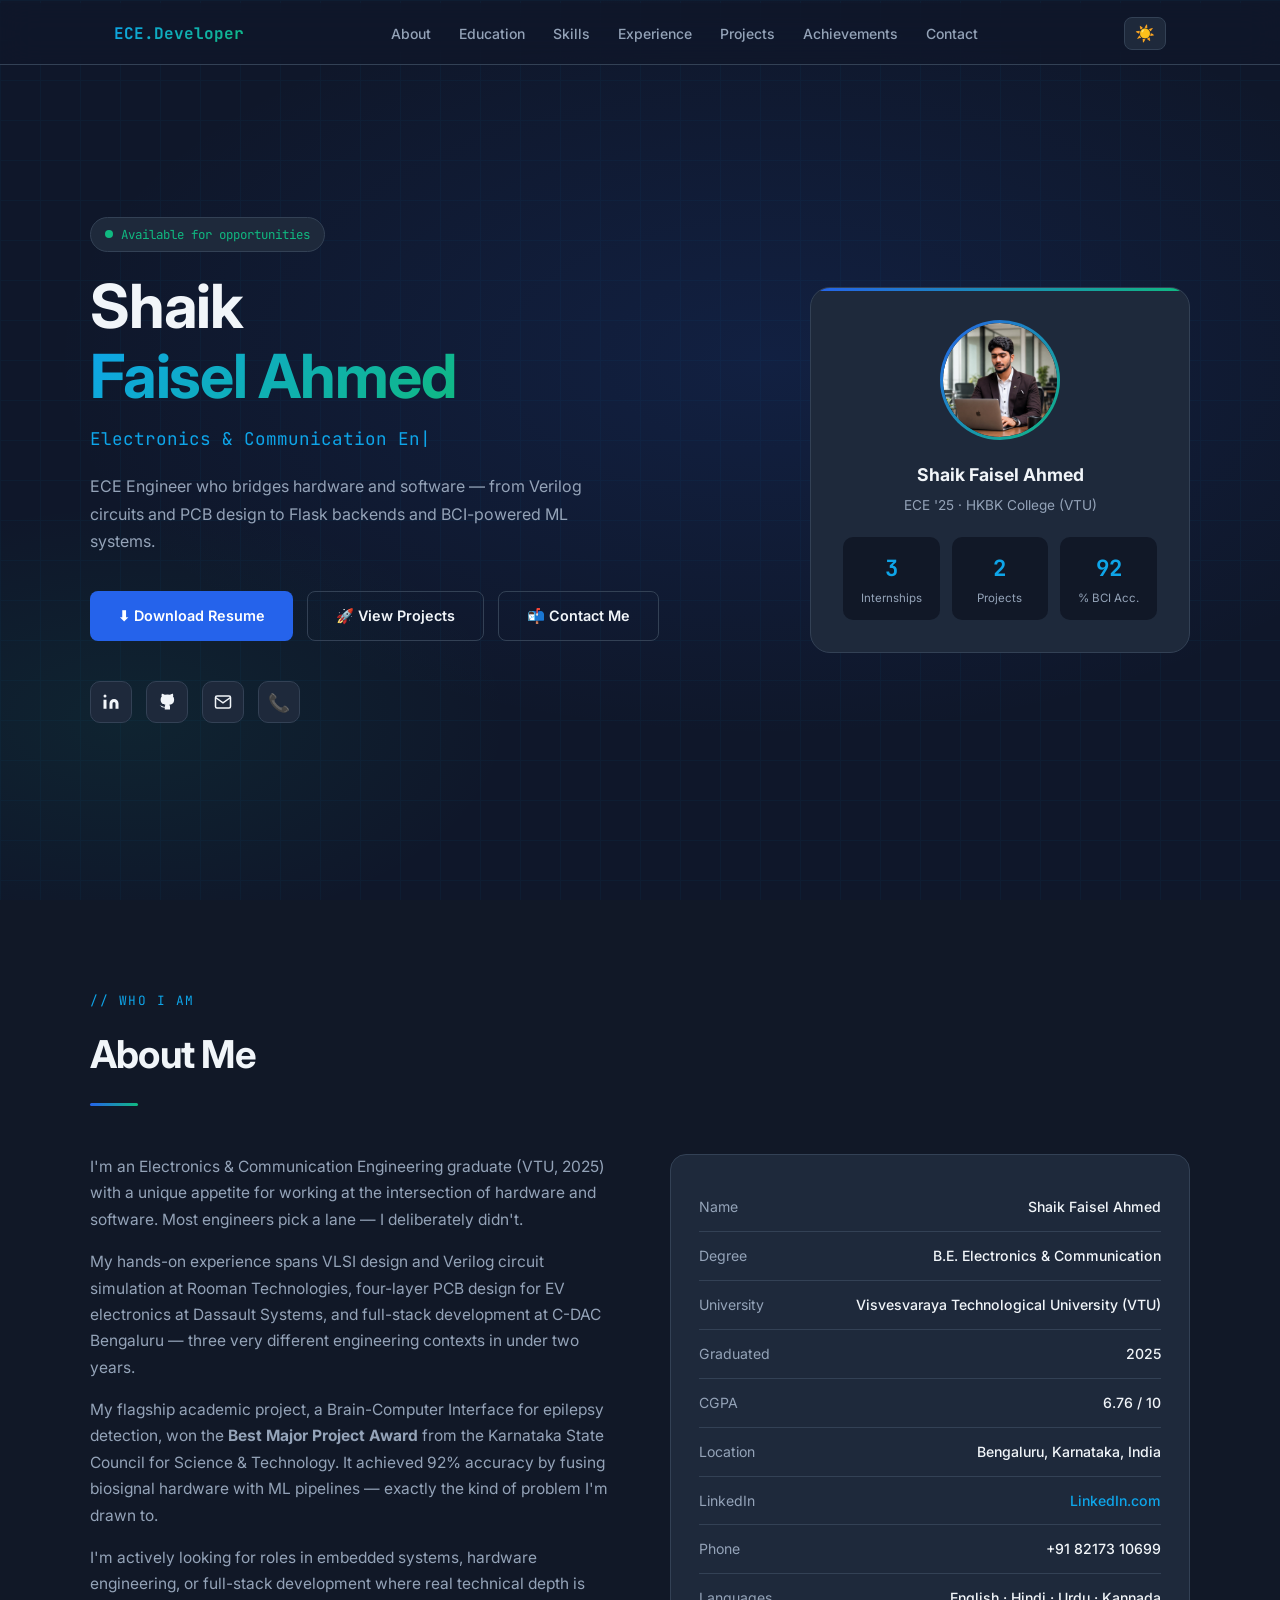
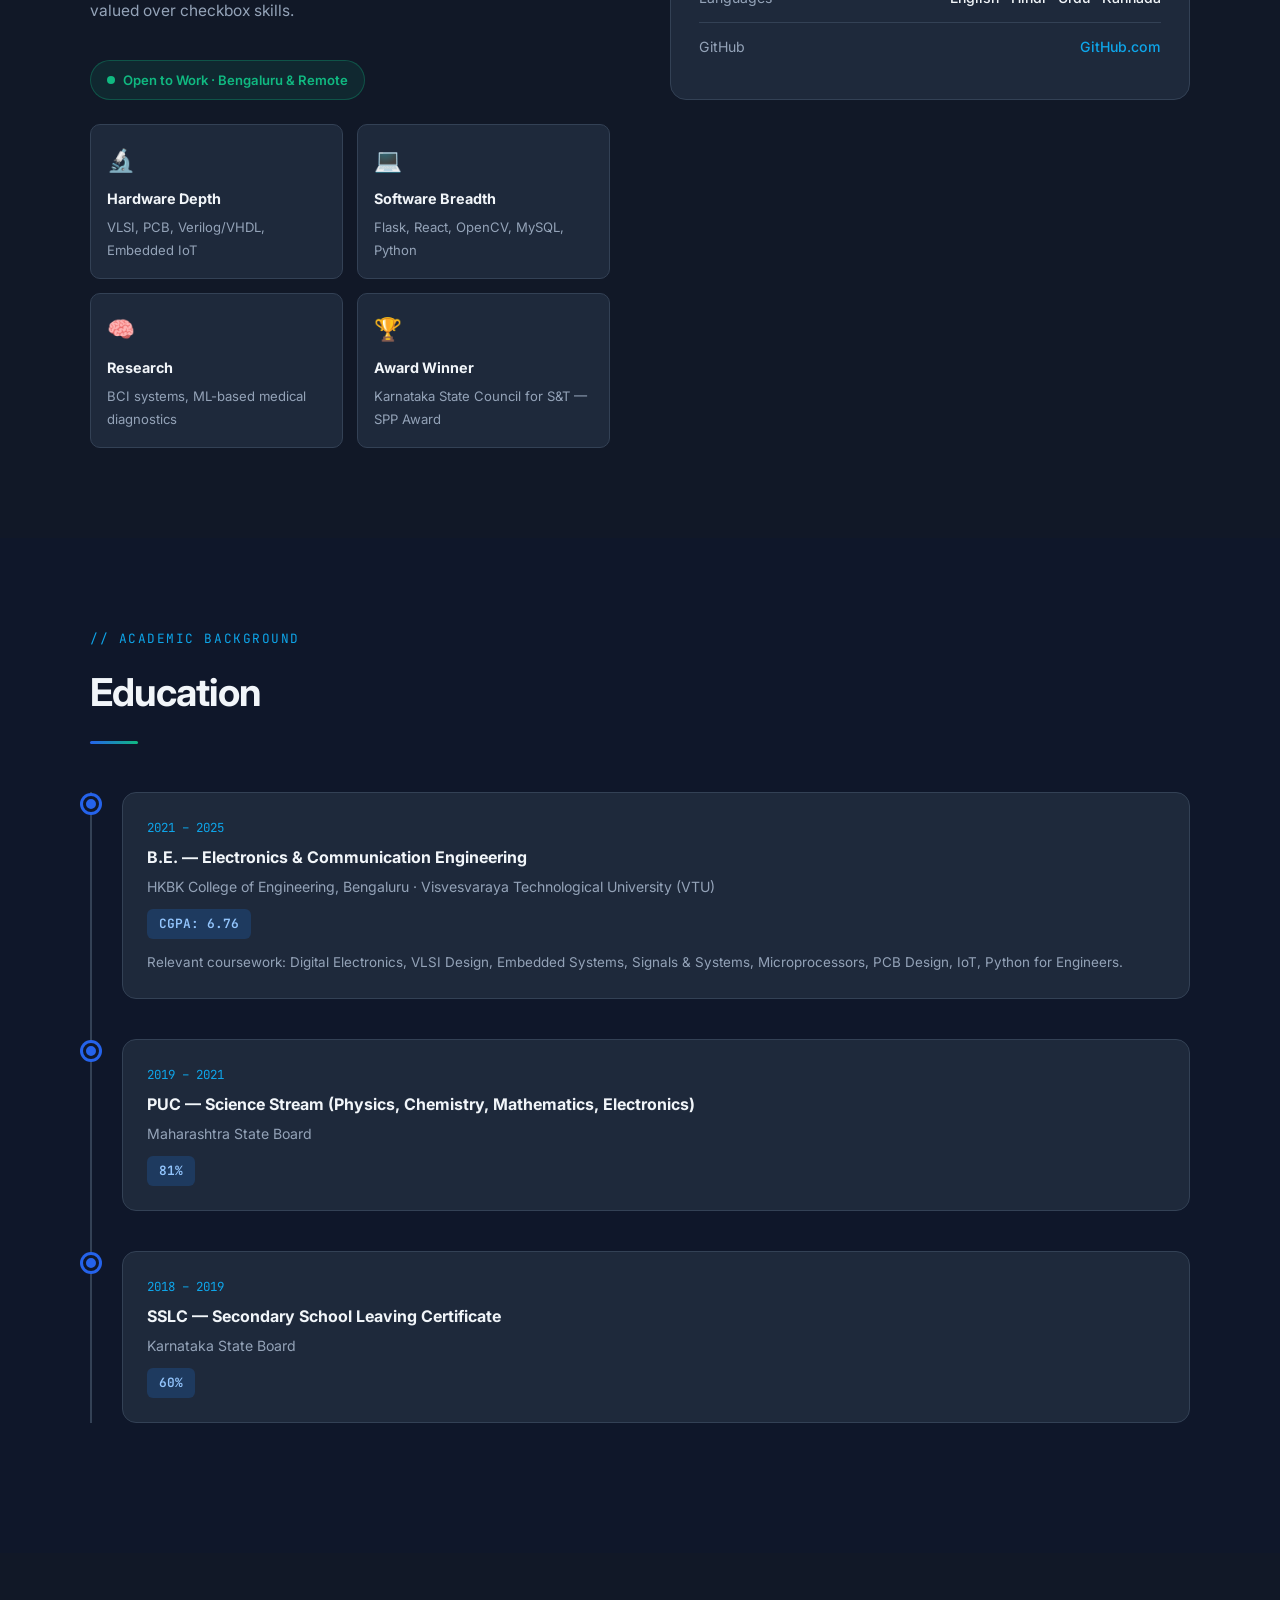
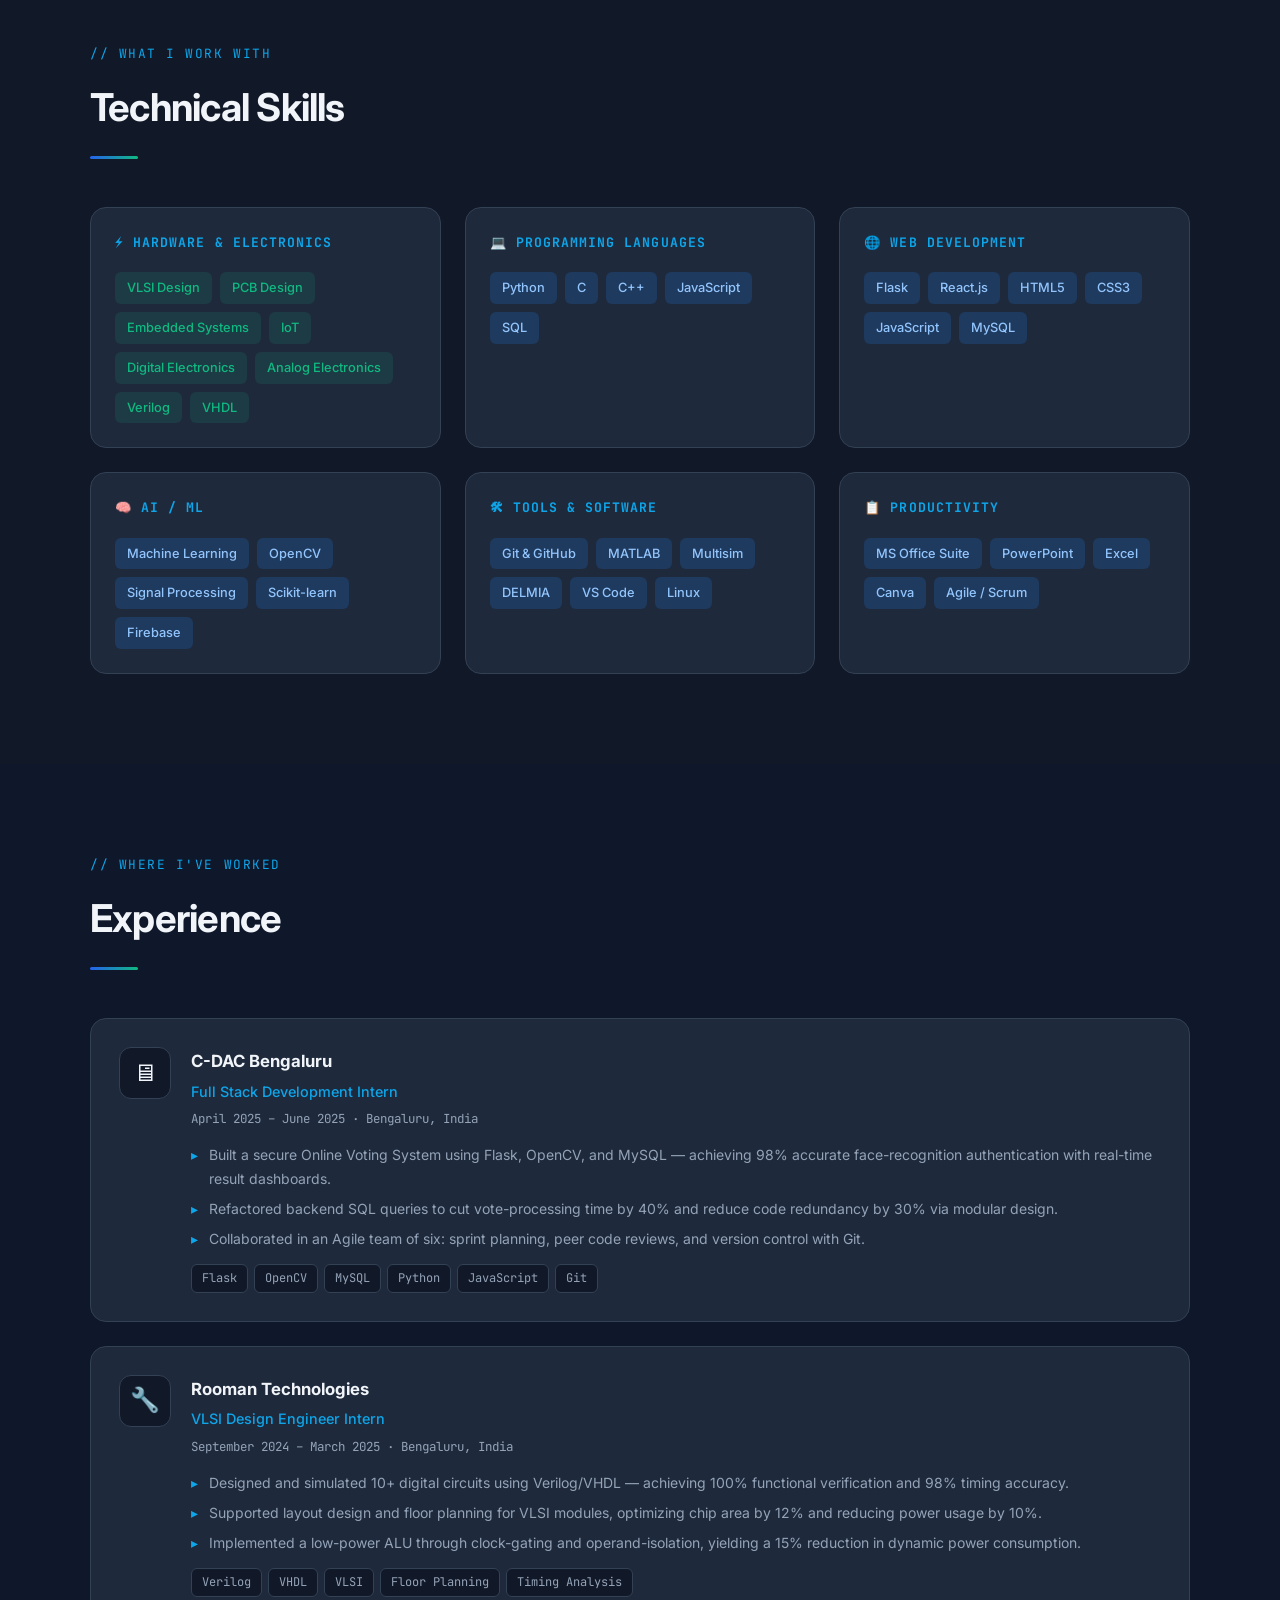
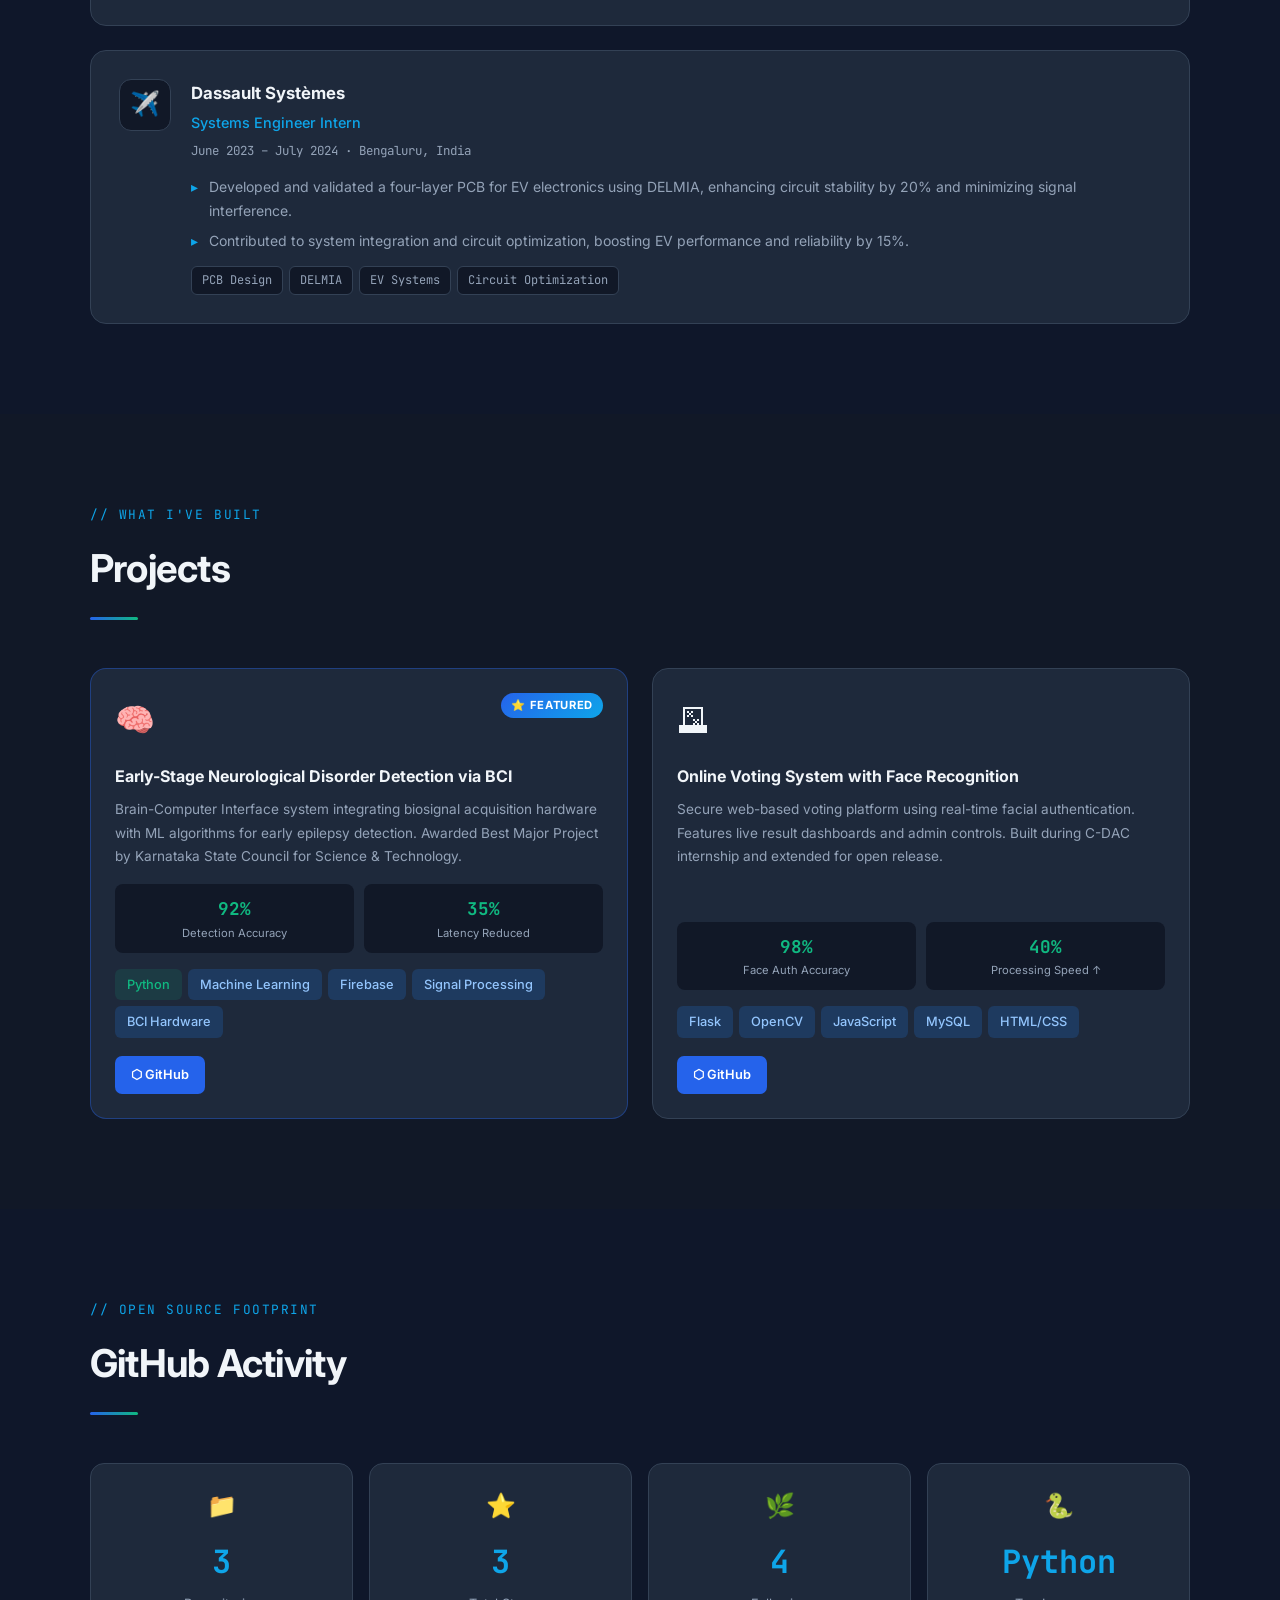
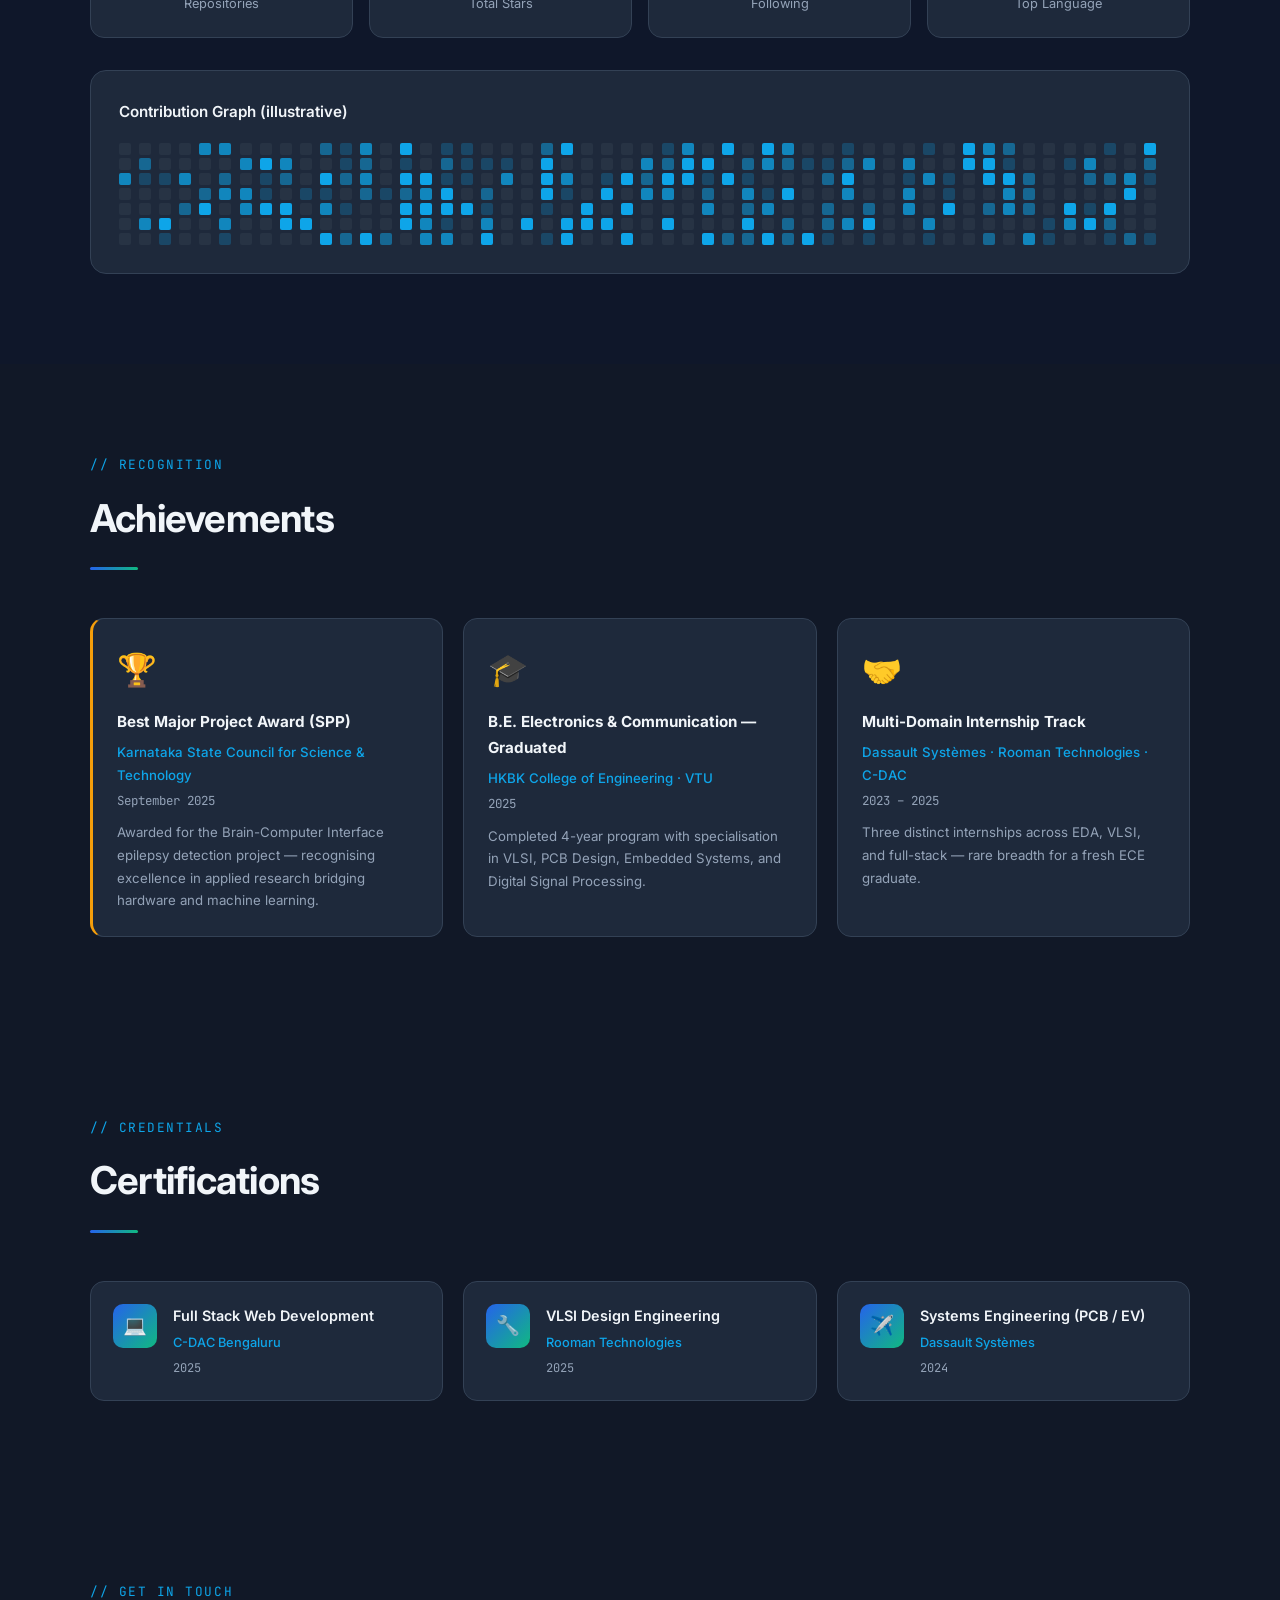
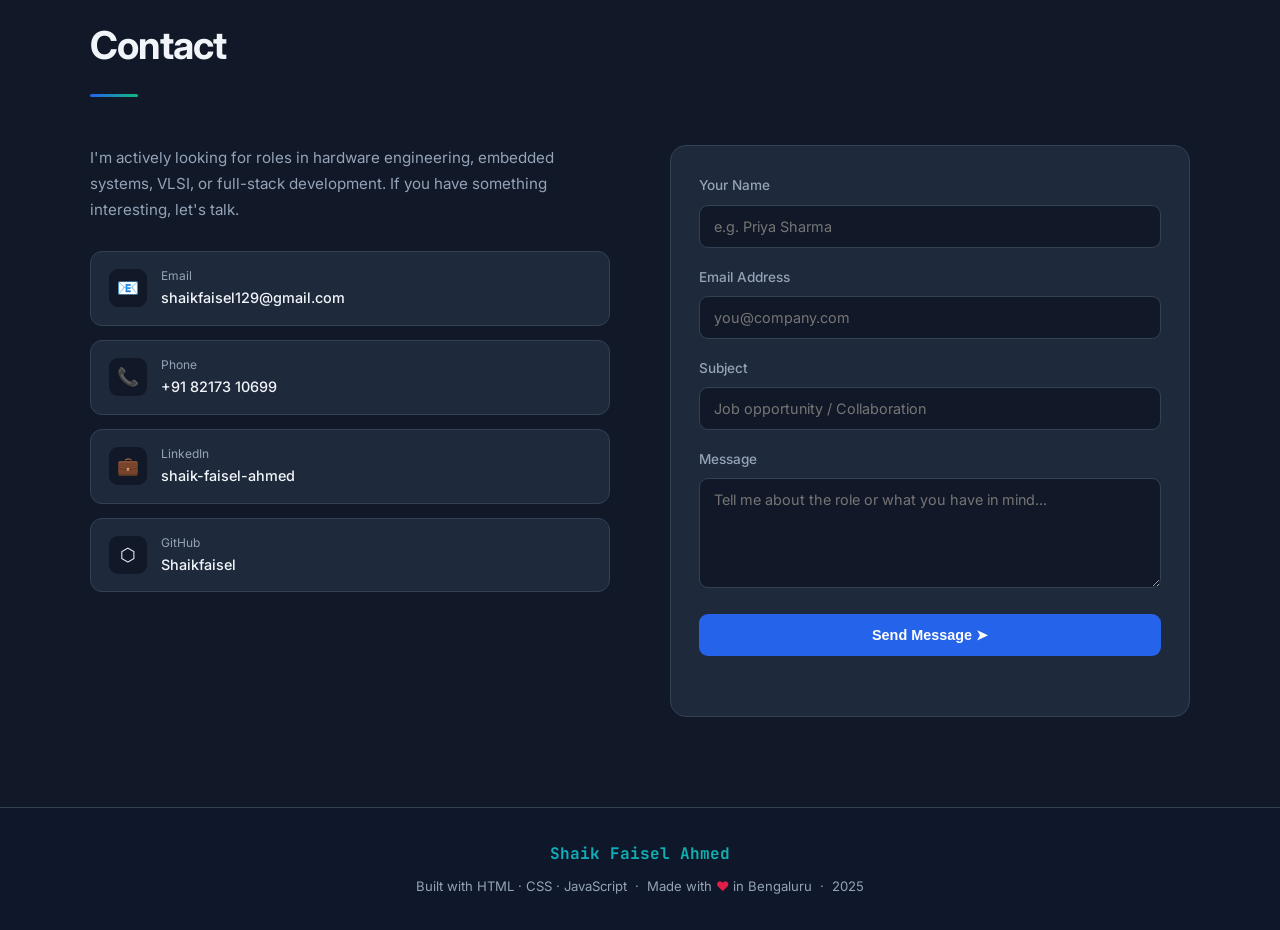
==== shaikfaisel_portfolio/index.html @ a1f24fb9 "first commit" ====
<!DOCTYPE html>
<html lang="en" data-theme="dark">
<head>
  <meta charset="UTF-8" />
  <meta name="viewport" content="width=device-width, initial-scale=1.0" />
  <title>Shaik Faisel Ahmed | Electronics &amp; Full Stack Engineer</title>
  <meta name="description" content="Portfolio of Shaik Faisel Ahmed — ECE Graduate, VLSI & Embedded Systems Engineer, Full Stack Developer, BCI Researcher. Based in Bengaluru, India." />
  <meta property="og:title"       content="Shaik Faisel Ahmed | Engineer Portfolio" />
  <meta property="og:description" content="ECE Engineer passionate about hardware-software convergence. VLSI, PCB Design, IoT, Flask, React." />
  <meta property="og:type"        content="website" />
  <meta name="keywords" content="Shaik Faisel Ahmed, VLSI Engineer, Embedded Systems, PCB Design, Full Stack Developer, Flask, Brain Computer Interface, ECE Portfolio Bengaluru" />

  <!-- Google Fonts — Inter (body text) and JetBrains Mono (code/labels) -->
  <link rel="preconnect" href="https://fonts.googleapis.com" />
  <link rel="preconnect" href="https://fonts.gstatic.com" crossorigin />
  <link href="https://fonts.googleapis.com/css2?family=Inter:wght@300;400;500;600;700&family=JetBrains+Mono:wght@400;500;700&display=swap" rel="stylesheet" />

  <!-- All CSS is in this separate file -->
  <link rel="stylesheet" href="styles.css" />
</head>
<body>


<!-- ============================================================
     SCROLL PROGRESS BAR
     Thin colored line at the very top that fills as you scroll.
     Width is controlled by JavaScript in main.js.
============================================================ -->
<div id="progress-bar"></div>


<!-- ============================================================
     NAVBAR — Fixed at top of page
============================================================ -->
<nav>
  <div class="nav-inner">

    <!-- Logo text -->
    <div class="nav-logo">ECE.Developer</div>

    <!-- Desktop navigation links -->
    <ul class="nav-links">
      <li><a href="#about">About</a></li>
      <li><a href="#education">Education</a></li>
      <li><a href="#skills">Skills</a></li>
      <li><a href="#experience">Experience</a></li>
      <li><a href="#projects">Projects</a></li>
      <li><a href="#achievements">Achievements</a></li>
      <li><a href="#contact">Contact</a></li>
    </ul>

    <div class="nav-right">
      <!-- Dark/light toggle — JavaScript in main.js handles the click -->
      <button id="theme-toggle" title="Toggle theme">☀️</button>
      <!-- Hamburger icon — only visible on mobile -->
      <button class="hamburger" id="hamburger" aria-label="Open menu">☰</button>
    </div>

  </div>

  <!-- Mobile dropdown — hidden by default, shown when hamburger is clicked -->
  <div class="mobile-menu" id="mobile-menu">
    <a href="#about"        onclick="closeMobileMenu()">About</a>
    <a href="#education"    onclick="closeMobileMenu()">Education</a>
    <a href="#skills"       onclick="closeMobileMenu()">Skills</a>
    <a href="#experience"   onclick="closeMobileMenu()">Experience</a>
    <a href="#projects"     onclick="closeMobileMenu()">Projects</a>
    <a href="#achievements" onclick="closeMobileMenu()">Achievements</a>
    <a href="#contact"      onclick="closeMobileMenu()">Contact</a>
  </div>
</nav>


<!-- ============================================================
     HERO SECTION — First thing visitors see
============================================================ -->
<section id="hero">
  <!-- Background decorations (gradient blobs + grid lines) -->
  <div class="hero-bg"></div>
  <div class="grid-bg"></div>

  <div class="hero-content">

    <!-- LEFT SIDE — Name, typing text, buttons, social icons -->
    <div>
      <div class="hero-eyebrow">Available for opportunities</div>

      <h1 class="hero-name">
        Shaik<br />
        <span class="highlight">Faisel Ahmed</span>
      </h1>

      <!-- This text is animated by JavaScript — it types and deletes role titles -->
      <div id="typing-text"></div>

      <p class="hero-desc">
        ECE Engineer who bridges hardware and software — from Verilog circuits
        and PCB design to Flask backends and BCI-powered ML systems.
      </p>

      <div class="hero-btns">
        <!-- Resume PDF must be in the same folder as index.html -->
        <a href="Shaik Faisel resume.pdf" download class="btn-primary">⬇ Download Resume</a>
        <a href="#projects" class="btn-outline">🚀 View Projects</a>
        <a href="#contact"  class="btn-outline">📬 Contact Me</a>
      </div>

      <!-- Social icon links -->
      <div class="hero-socials">
        <a href="https://www.linkedin.com/in/shaik-faisel-ahmed-06150a316/" target="_blank" title="LinkedIn">
          <svg width="18" height="18" viewBox="0 0 24 24" fill="currentColor">
            <path d="M16 8a6 6 0 016 6v7h-4v-7a2 2 0 00-2-2 2 2 0 00-2 2v7h-4v-7a6 6 0 016-6zM2 9h4v12H2z"/>
            <circle cx="4" cy="4" r="2"/>
          </svg>
        </a>
        <a href="https://github.com/Shaikfaisel" target="_blank" title="GitHub">
          <svg width="18" height="18" viewBox="0 0 24 24" fill="currentColor">
            <path d="M9 19c-5 1.5-5-2.5-7-3m14 6v-3.87a3.37 3.37 0 00-.94-2.61c3.14-.35 6.44-1.54 6.44-7A5.44 5.44 0 0020 4.77 5.07 5.07 0 0019.91 1S18.73.65 16 2.48a13.38 13.38 0 00-7 0C6.27.65 5.09 1 5.09 1A5.07 5.07 0 005 4.77a5.44 5.44 0 00-1.5 3.78c0 5.42 3.3 6.61 6.44 7A3.37 3.37 0 009 18.13V22"/>
          </svg>
        </a>
        <a href="mailto:shaikfaisel129@gmail.com" title="Email">
          <svg width="18" height="18" viewBox="0 0 24 24" fill="none" stroke="currentColor" stroke-width="2">
            <path d="M4 4h16c1.1 0 2 .9 2 2v12c0 1.1-.9 2-2 2H4c-1.1 0-2-.9-2-2V6c0-1.1.9-2 2-2z"/>
            <polyline points="22,6 12,13 2,6"/>
          </svg>
        </a>
        <a href="tel:+918217310699" title="Phone">📞</a>
      </div>
    </div>

    <!-- RIGHT SIDE — Profile card with photo and stats -->
    <div class="hero-card">
      <div class="avatar-ring">
        <div class="avatar-inner">
          <!-- Your photo — must be named photo.jpeg and in the same folder -->
          <img src="photo.jpeg" alt="Shaik Faisel Ahmed" />
        </div>
      </div>
      <div class="hero-card-name">Shaik Faisel Ahmed</div>
      <div class="hero-card-role">ECE '25 · HKBK College (VTU)</div>

      <!-- Stats — the numbers count up from 0 via JavaScript -->
      <div class="stat-row">
        <div class="stat-item">
          <div class="stat-num" data-target="3">0</div>
          <div class="stat-label">Internships</div>
        </div>
        <div class="stat-item">
          <div class="stat-num" data-target="2">0</div>
          <div class="stat-label">Projects</div>
        </div>
        <div class="stat-item">
          <div class="stat-num" data-target="92">0</div>
          <div class="stat-label">% BCI Acc.</div>
        </div>
      </div>
    </div>

  </div>
</section>


<!-- ============================================================
     ABOUT SECTION
============================================================ -->
<section id="about">
  <div class="container">
    <div class="section-eyebrow">// who I am</div>
    <h2 class="section-title">About Me</h2>
    <div class="section-line"></div>

    <div class="about-grid fade-in">
      <!-- Left: paragraphs + highlight boxes -->
      <div class="about-text">
        <p>
          I'm an Electronics &amp; Communication Engineering graduate (VTU, 2025) with a unique
          appetite for working at the intersection of hardware and software. Most engineers pick
          a lane — I deliberately didn't.
        </p>
        <p>
          My hands-on experience spans VLSI design and Verilog circuit simulation at Rooman
          Technologies, four-layer PCB design for EV electronics at Dassault Systems, and
          full-stack development at C-DAC Bengaluru — three very different engineering contexts
          in under two years.
        </p>
        <p>
          My flagship academic project, a Brain-Computer Interface for epilepsy detection, won
          the <strong>Best Major Project Award</strong> from the Karnataka State Council for
          Science &amp; Technology. It achieved 92% accuracy by fusing biosignal hardware with
          ML pipelines — exactly the kind of problem I'm drawn to.
        </p>
        <p>
          I'm actively looking for roles in embedded systems, hardware engineering, or full-stack
          development where real technical depth is valued over checkbox skills.
        </p>

        <div class="available-badge">Open to Work · Bengaluru &amp; Remote</div>

        <div class="about-highlights" style="margin-top:24px;">
          <div class="highlight-item">
            <div class="icon">🔬</div>
            <strong>Hardware Depth</strong>
            <span>VLSI, PCB, Verilog/VHDL, Embedded IoT</span>
          </div>
          <div class="highlight-item">
            <div class="icon">💻</div>
            <strong>Software Breadth</strong>
            <span>Flask, React, OpenCV, MySQL, Python</span>
          </div>
          <div class="highlight-item">
            <div class="icon">🧠</div>
            <strong>Research</strong>
            <span>BCI systems, ML-based medical diagnostics</span>
          </div>
          <div class="highlight-item">
            <div class="icon">🏆</div>
            <strong>Award Winner</strong>
            <span>Karnataka State Council for S&amp;T — SPP Award</span>
          </div>
        </div>
      </div>

      <!-- Right: info table -->
      <div>
        <div class="about-info">
          <div class="info-row"><span class="label">Name</span>      <span class="val">Shaik Faisel Ahmed</span></div>
          <div class="info-row"><span class="label">Degree</span>    <span class="val">B.E. Electronics &amp; Communication</span></div>
          <div class="info-row"><span class="label">University</span><span class="val">Visvesvaraya Technological University (VTU)</span></div>
          <div class="info-row"><span class="label">Graduated</span> <span class="val">2025</span></div>
          <div class="info-row"><span class="label">CGPA</span>      <span class="val">6.76 / 10</span></div>
          <div class="info-row"><span class="label">Location</span>  <span class="val">Bengaluru, Karnataka, India</span></div>
          <div class="info-row">
            <span class="label">LinkedIn</span>
            <span class="val">
              <a href="https://www.linkedin.com/in/shaik-faisel-ahmed-06150a316/" style="color:var(--accent2)">LinkedIn.com</a>
            </span>
          </div>
          <div class="info-row"><span class="label">Phone</span>     <span class="val">+91 82173 10699</span></div>
          <div class="info-row"><span class="label">Languages</span> <span class="val">English · Hindi · Urdu · Kannada</span></div>
          <div class="info-row">
            <span class="label">GitHub</span>
            <span class="val">
              <a href="https://github.com/Shaikfaisel" target="_blank" style="color:var(--accent2)">GitHub.com</a>
            </span>
          </div>
        </div>
      </div>
    </div>

  </div>
</section>


<!-- ============================================================
     EDUCATION SECTION
============================================================ -->
<section id="education">
  <div class="container">
    <div class="section-eyebrow">// academic background</div>
    <h2 class="section-title">Education</h2>
    <div class="section-line"></div>

    <div class="timeline fade-in">

      <div class="timeline-item">
        <div class="timeline-dot"></div>
        <div class="timeline-card">
          <div class="timeline-year">2021 – 2025</div>
          <div class="timeline-degree">B.E. — Electronics &amp; Communication Engineering</div>
          <div class="timeline-school">HKBK College of Engineering, Bengaluru · Visvesvaraya Technological University (VTU)</div>
          <span class="cgpa-badge">CGPA: 6.76</span>
          <p style="font-size:0.84rem;color:var(--muted);margin-top:12px;">
            Relevant coursework: Digital Electronics, VLSI Design, Embedded Systems,
            Signals &amp; Systems, Microprocessors, PCB Design, IoT, Python for Engineers.
          </p>
        </div>
      </div>

      <div class="timeline-item">
        <div class="timeline-dot"></div>
        <div class="timeline-card">
          <div class="timeline-year">2019 – 2021</div>
          <div class="timeline-degree">PUC — Science Stream (Physics, Chemistry, Mathematics, Electronics)</div>
          <div class="timeline-school">Maharashtra State Board</div>
          <span class="cgpa-badge">81%</span>
        </div>
      </div>

      <div class="timeline-item">
        <div class="timeline-dot"></div>
        <div class="timeline-card">
          <div class="timeline-year">2018 – 2019</div>
          <div class="timeline-degree">SSLC — Secondary School Leaving Certificate</div>
          <div class="timeline-school">Karnataka State Board</div>
          <span class="cgpa-badge">60%</span>
        </div>
      </div>

    </div>
  </div>
</section>


<!-- ============================================================
     SKILLS SECTION
============================================================ -->
<section id="skills">
  <div class="container">
    <div class="section-eyebrow">// what I work with</div>
    <h2 class="section-title">Technical Skills</h2>
    <div class="section-line"></div>

    <div class="skills-grid fade-in">

      <div class="skill-category">
        <div class="skill-category-title">⚡ Hardware &amp; Electronics</div>
        <div class="skill-tags">
          <span class="skill-tag green">VLSI Design</span>
          <span class="skill-tag green">PCB Design</span>
          <span class="skill-tag green">Embedded Systems</span>
          <span class="skill-tag green">IoT</span>
          <span class="skill-tag green">Digital Electronics</span>
          <span class="skill-tag green">Analog Electronics</span>
          <span class="skill-tag green">Verilog</span>
          <span class="skill-tag green">VHDL</span>
        </div>
      </div>

      <div class="skill-category">
        <div class="skill-category-title">💻 Programming Languages</div>
        <div class="skill-tags">
          <span class="skill-tag">Python</span>
          <span class="skill-tag">C</span>
          <span class="skill-tag">C++</span>
          <span class="skill-tag">JavaScript</span>
          <span class="skill-tag">SQL</span>
        </div>
      </div>

      <div class="skill-category">
        <div class="skill-category-title">🌐 Web Development</div>
        <div class="skill-tags">
          <span class="skill-tag">Flask</span>
          <span class="skill-tag">React.js</span>
          <span class="skill-tag">HTML5</span>
          <span class="skill-tag">CSS3</span>
          <span class="skill-tag">JavaScript</span>
          <span class="skill-tag">MySQL</span>
        </div>
      </div>

      <div class="skill-category">
        <div class="skill-category-title">🧠 AI / ML</div>
        <div class="skill-tags">
          <span class="skill-tag">Machine Learning</span>
          <span class="skill-tag">OpenCV</span>
          <span class="skill-tag">Signal Processing</span>
          <span class="skill-tag">Scikit-learn</span>
          <span class="skill-tag">Firebase</span>
        </div>
      </div>

      <div class="skill-category">
        <div class="skill-category-title">🛠 Tools &amp; Software</div>
        <div class="skill-tags">
          <span class="skill-tag">Git &amp; GitHub</span>
          <span class="skill-tag">MATLAB</span>
          <span class="skill-tag">Multisim</span>
          <span class="skill-tag">DELMIA</span>
          <span class="skill-tag">VS Code</span>
          <span class="skill-tag">Linux</span>
        </div>
      </div>

      <div class="skill-category">
        <div class="skill-category-title">📋 Productivity</div>
        <div class="skill-tags">
          <span class="skill-tag">MS Office Suite</span>
          <span class="skill-tag">PowerPoint</span>
          <span class="skill-tag">Excel</span>
          <span class="skill-tag">Canva</span>
          <span class="skill-tag">Agile / Scrum</span>
        </div>
      </div>

    </div>
  </div>
</section>


<!-- ============================================================
     EXPERIENCE SECTION
============================================================ -->
<section id="experience">
  <div class="container">
    <div class="section-eyebrow">// where I've worked</div>
    <h2 class="section-title">Experience</h2>
    <div class="section-line"></div>

    <div class="exp-grid fade-in">

      <!-- C-DAC -->
      <div class="exp-card">
        <div class="exp-logo">🖥</div>
        <div>
          <div class="exp-company">C-DAC Bengaluru</div>
          <div class="exp-role">Full Stack Development Intern</div>
          <div class="exp-date">April 2025 – June 2025 · Bengaluru, India</div>
          <ul class="exp-bullets">
            <li>Built a secure Online Voting System using Flask, OpenCV, and MySQL — achieving 98% accurate face-recognition authentication with real-time result dashboards.</li>
            <li>Refactored backend SQL queries to cut vote-processing time by 40% and reduce code redundancy by 30% via modular design.</li>
            <li>Collaborated in an Agile team of six: sprint planning, peer code reviews, and version control with Git.</li>
          </ul>
          <div class="exp-tech-row">
            <span class="tech-chip">Flask</span>
            <span class="tech-chip">OpenCV</span>
            <span class="tech-chip">MySQL</span>
            <span class="tech-chip">Python</span>
            <span class="tech-chip">JavaScript</span>
            <span class="tech-chip">Git</span>
          </div>
        </div>
      </div>

      <!-- Rooman Technologies -->
      <div class="exp-card">
        <div class="exp-logo">🔧</div>
        <div>
          <div class="exp-company">Rooman Technologies</div>
          <div class="exp-role">VLSI Design Engineer Intern</div>
          <div class="exp-date">September 2024 – March 2025 · Bengaluru, India</div>
          <ul class="exp-bullets">
            <li>Designed and simulated 10+ digital circuits using Verilog/VHDL — achieving 100% functional verification and 98% timing accuracy.</li>
            <li>Supported layout design and floor planning for VLSI modules, optimizing chip area by 12% and reducing power usage by 10%.</li>
            <li>Implemented a low-power ALU through clock-gating and operand-isolation, yielding a 15% reduction in dynamic power consumption.</li>
          </ul>
          <div class="exp-tech-row">
            <span class="tech-chip">Verilog</span>
            <span class="tech-chip">VHDL</span>
            <span class="tech-chip">VLSI</span>
            <span class="tech-chip">Floor Planning</span>
            <span class="tech-chip">Timing Analysis</span>
          </div>
        </div>
      </div>

      <!-- Dassault Systèmes -->
      <div class="exp-card">
        <div class="exp-logo">✈️</div>
        <div>
          <div class="exp-company">Dassault Systèmes</div>
          <div class="exp-role">Systems Engineer Intern</div>
          <div class="exp-date">June 2023 – July 2024 · Bengaluru, India</div>
          <ul class="exp-bullets">
            <li>Developed and validated a four-layer PCB for EV electronics using DELMIA, enhancing circuit stability by 20% and minimizing signal interference.</li>
            <li>Contributed to system integration and circuit optimization, boosting EV performance and reliability by 15%.</li>
          </ul>
          <div class="exp-tech-row">
            <span class="tech-chip">PCB Design</span>
            <span class="tech-chip">DELMIA</span>
            <span class="tech-chip">EV Systems</span>
            <span class="tech-chip">Circuit Optimization</span>
          </div>
        </div>
      </div>

    </div>
  </div>
</section>


<!-- ============================================================
     PROJECTS SECTION
============================================================ -->
<section id="projects">
  <div class="container">
    <div class="section-eyebrow">// what I've built</div>
    <h2 class="section-title">Projects</h2>
    <div class="section-line"></div>

    <div class="projects-grid fade-in">

      <!-- Project 1: BCI -->
      <div class="project-card featured">
        <div class="project-header">
          <div class="project-icon">🧠</div>
          <span class="featured-badge">⭐ Featured</span>
        </div>
        <div class="project-body">
          <div class="project-title">Early-Stage Neurological Disorder Detection via BCI</div>
          <p class="project-desc">
            Brain-Computer Interface system integrating biosignal acquisition hardware with ML
            algorithms for early epilepsy detection. Awarded Best Major Project by Karnataka
            State Council for Science &amp; Technology.
          </p>
          <div class="project-metrics">
            <div class="metric"><div class="metric-val">92%</div><div class="metric-label">Detection Accuracy</div></div>
            <div class="metric"><div class="metric-val">35%</div><div class="metric-label">Latency Reduced</div></div>
          </div>
          <div class="project-tags">
            <span class="skill-tag green">Python</span>
            <span class="skill-tag">Machine Learning</span>
            <span class="skill-tag">Firebase</span>
            <span class="skill-tag">Signal Processing</span>
            <span class="skill-tag">BCI Hardware</span>
          </div>
          <div class="project-footer">
            <a href="https://github.com/Shaikfaisel/BCI-Epilepsy-Monitoring-System" target="_blank" class="btn-sm primary">⬡ GitHub</a>
          </div>
        </div>
      </div>

      <!-- Project 2: Voting System -->
      <div class="project-card">
        <div class="project-header">
          <div class="project-icon">🗳</div>
        </div>
        <div class="project-body">
          <div class="project-title">Online Voting System with Face Recognition</div>
          <p class="project-desc">
            Secure web-based voting platform using real-time facial authentication. Features
            live result dashboards and admin controls. Built during C-DAC internship and
            extended for open release.
          </p>
          <div class="project-metrics">
            <div class="metric"><div class="metric-val">98%</div><div class="metric-label">Face Auth Accuracy</div></div>
            <div class="metric"><div class="metric-val">40%</div><div class="metric-label">Processing Speed ↑</div></div>
          </div>
          <div class="project-tags">
            <span class="skill-tag">Flask</span>
            <span class="skill-tag">OpenCV</span>
            <span class="skill-tag">JavaScript</span>
            <span class="skill-tag">MySQL</span>
            <span class="skill-tag">HTML/CSS</span>
          </div>
          <div class="project-footer">
            <a href="https://github.com/Shaikfaisel/Online_Voting_System" target="_blank" class="btn-sm primary">⬡ GitHub</a>
          </div>
        </div>
      </div>

    </div>
  </div>
</section>


<!-- ============================================================
     GITHUB ACTIVITY SECTION
============================================================ -->
<section id="github">
  <div class="container">
    <div class="section-eyebrow">// open source footprint</div>
    <h2 class="section-title">GitHub Activity</h2>
    <div class="section-line"></div>

    <div class="github-stats fade-in">
      <div class="gh-stat-card">
        <div class="gh-stat-icon">📁</div>
        <div class="gh-stat-num">3</div>
        <div class="gh-stat-label">Repositories</div>
      </div>
      <div class="gh-stat-card">
        <div class="gh-stat-icon">⭐</div>
        <div class="gh-stat-num">3</div>
        <div class="gh-stat-label">Total Stars</div>
      </div>
      <div class="gh-stat-card">
        <div class="gh-stat-icon">🌿</div>
        <div class="gh-stat-num">4</div>
        <div class="gh-stat-label">Following</div>
      </div>
      <div class="gh-stat-card">
        <div class="gh-stat-icon">🐍</div>
        <div class="gh-stat-num">Python</div>
        <div class="gh-stat-label">Top Language</div>
      </div>
    </div>

    <!-- Decorative contribution grid — colored squares, like GitHub profile -->
    <div class="contrib-section fade-in">
      <div class="contrib-title">Contribution Graph (illustrative)</div>
      <!-- JavaScript in main.js fills this div with colored squares -->
      <div class="contrib-grid" id="contrib-grid"></div>
    </div>

  </div>
</section>


<!-- ============================================================
     ACHIEVEMENTS SECTION
============================================================ -->
<section id="achievements" style="background:var(--bg2);">
  <div class="container">
    <div class="section-eyebrow">// recognition</div>
    <h2 class="section-title">Achievements</h2>
    <div class="section-line"></div>

    <div class="achievements-grid fade-in">

      <div class="ach-card gold">
        <div class="ach-icon">🏆</div>
        <div class="ach-title">Best Major Project Award (SPP)</div>
        <div class="ach-org">Karnataka State Council for Science &amp; Technology</div>
        <div class="ach-date">September 2025</div>
        <p style="font-size:0.83rem;color:var(--muted);margin-top:10px;">
          Awarded for the Brain-Computer Interface epilepsy detection project —
          recognising excellence in applied research bridging hardware and machine learning.
        </p>
      </div>

      <div class="ach-card">
        <div class="ach-icon">🎓</div>
        <div class="ach-title">B.E. Electronics &amp; Communication — Graduated</div>
        <div class="ach-org">HKBK College of Engineering · VTU</div>
        <div class="ach-date">2025</div>
        <p style="font-size:0.83rem;color:var(--muted);margin-top:10px;">
          Completed 4-year program with specialisation in VLSI, PCB Design,
          Embedded Systems, and Digital Signal Processing.
        </p>
      </div>

      <div class="ach-card">
        <div class="ach-icon">🤝</div>
        <div class="ach-title">Multi-Domain Internship Track</div>
        <div class="ach-org">Dassault Systèmes · Rooman Technologies · C-DAC</div>
        <div class="ach-date">2023 – 2025</div>
        <p style="font-size:0.83rem;color:var(--muted);margin-top:10px;">
          Three distinct internships across EDA, VLSI, and full-stack —
          rare breadth for a fresh ECE graduate.
        </p>
      </div>

    </div>
  </div>
</section>


<!-- ============================================================
     CERTIFICATIONS SECTION
============================================================ -->
<section id="certifications">
  <div class="container">
    <div class="section-eyebrow">// credentials</div>
    <h2 class="section-title">Certifications</h2>
    <div class="section-line"></div>

    <div class="certs-grid fade-in">

      <div class="cert-card">
        <div class="cert-icon">💻</div>
        <div>
          <div class="cert-name">Full Stack Web Development</div>
          <div class="cert-org">C-DAC Bengaluru</div>
          <div class="cert-date">2025</div>
        </div>
      </div>

      <div class="cert-card">
        <div class="cert-icon">🔧</div>
        <div>
          <div class="cert-name">VLSI Design Engineering</div>
          <div class="cert-org">Rooman Technologies</div>
          <div class="cert-date">2025</div>
        </div>
      </div>

      <div class="cert-card">
        <div class="cert-icon">✈️</div>
        <div>
          <div class="cert-name">Systems Engineering (PCB / EV)</div>
          <div class="cert-org">Dassault Systèmes</div>
          <div class="cert-date">2024</div>
        </div>
      </div>

    </div>
  </div>
</section>


<!-- ============================================================
     CONTACT SECTION
     The form submits to Formspree — see main.js for the endpoint.
     You must set up a free Formspree account and paste your endpoint
     URL into main.js before this form will send emails.
============================================================ -->
<section id="contact">
  <div class="container">
    <div class="section-eyebrow">// get in touch</div>
    <h2 class="section-title">Contact</h2>
    <div class="section-line"></div>

    <div class="contact-grid fade-in">

      <!-- LEFT: contact info links -->
      <div class="contact-info">
        <p>
          I'm actively looking for roles in hardware engineering, embedded systems, VLSI,
          or full-stack development. If you have something interesting, let's talk.
        </p>
        <div class="contact-links">
          <a href="mailto:shaikfaisel129@gmail.com" class="contact-link-item">
            <div class="link-icon">📧</div>
            <div>
              <div class="link-label">Email</div>
              <div class="link-val">shaikfaisel129@gmail.com</div>
            </div>
          </a>
          <a href="tel:+918217310699" class="contact-link-item">
            <div class="link-icon">📞</div>
            <div>
              <div class="link-label">Phone</div>
              <div class="link-val">+91 82173 10699</div>
            </div>
          </a>
          <a href="https://www.linkedin.com/in/shaik-faisel-ahmed-06150a316/" target="_blank" class="contact-link-item">
            <div class="link-icon">💼</div>
            <div>
              <div class="link-label">LinkedIn</div>
              <div class="link-val">shaik-faisel-ahmed</div>
            </div>
          </a>
          <a href="https://github.com/Shaikfaisel" target="_blank" class="contact-link-item">
            <div class="link-icon">⬡</div>
            <div>
              <div class="link-label">GitHub</div>
              <div class="link-val">Shaikfaisel</div>
            </div>
          </a>
        </div>
      </div>

      <!-- RIGHT: contact form -->
      <!-- id="contact-form" is what main.js listens to for the submit event -->
      <form class="contact-form" id="contact-form" novalidate>
        <div class="form-group">
          <label for="f-name">Your Name</label>
          <input type="text" id="f-name" placeholder="e.g. Priya Sharma" required />
        </div>
        <div class="form-group">
          <label for="f-email">Email Address</label>
          <input type="email" id="f-email" placeholder="you@company.com" required />
        </div>
        <div class="form-group">
          <label for="f-subject">Subject</label>
          <input type="text" id="f-subject" placeholder="Job opportunity / Collaboration" />
        </div>
        <div class="form-group">
          <label for="f-msg">Message</label>
          <textarea id="f-msg" placeholder="Tell me about the role or what you have in mind..." required></textarea>
        </div>

        <!-- id="submit-btn" is used by main.js to disable it while sending -->
        <button type="submit" class="form-submit" id="submit-btn">Send Message ➤</button>

        <!-- id="form-status" is where main.js shows success or error messages -->
        <div id="form-status"></div>
      </form>

    </div>
  </div>
</section>


<!-- ============================================================
     FOOTER
============================================================ -->
<footer>
  <div class="footer-name">Shaik Faisel Ahmed</div>
  <p class="footer-copy">
    Built with HTML · CSS · JavaScript &nbsp;·&nbsp;
    Made with <span>♥</span> in Bengaluru &nbsp;·&nbsp; 2025
  </p>
</footer>


<!-- Back to top button (fixed bottom-right) -->
<button id="back-top" title="Back to top">↑</button>


<!-- All JavaScript is in this separate file — loaded last so HTML is ready -->
<script src="main.js"></script>


</body>
</html>
---- shaikfaisel_portfolio/styles.css ----
/* ============================================================
   FILE: styles.css
   PURPOSE: All visual styling for the portfolio
   HOW IT WORKS: This file is linked in index.html via:
   <link rel="stylesheet" href="styles.css">
============================================================ */

/* ============================================================
   DESIGN TOKENS (color variables used everywhere below)
   To change the main blue color: edit --accent
   To change the green color: edit --green
============================================================ */
:root {
  --bg:         #0F172A;   /* dark navy background */
  --bg2:        #111827;   /* slightly lighter background for sections */
  --surface:    #1E293B;   /* card background */
  --surface2:   #273344;   /* hover state for cards */
  --border:     #334155;   /* border color */
  --text:       #F1F5F9;   /* main text color */
  --muted:      #94A3B8;   /* secondary / dimmed text */
  --accent:     #2563EB;   /* primary blue */
  --accent2:    #0EA5E9;   /* secondary sky blue */
  --green:      #10B981;   /* highlight green */
  --tag-bg:     #1E3A5F;   /* skill tag background */
  --tag-text:   #93C5FD;   /* skill tag text */
  --radius:     12px;
  --transition: 0.25s ease;
}

/* Light mode overrides — applied when user clicks the sun/moon button */
[data-theme="light"] {
  --bg:       #F8FAFC;
  --bg2:      #F1F5F9;
  --surface:  #FFFFFF;
  --surface2: #E2E8F0;
  --border:   #CBD5E1;
  --text:     #0F172A;
  --muted:    #64748B;
  --accent:   #2563EB;
  --accent2:  #0284C7;
  --green:    #059669;
  --tag-bg:   #DBEAFE;
  --tag-text: #1D4ED8;
}

/* ============================================================
   RESET & BASE — removes browser default spacing/styles
============================================================ */
*, *::before, *::after { box-sizing: border-box; margin: 0; padding: 0; }
html { scroll-behavior: smooth; }
body {
  font-family: 'Inter', sans-serif;
  background: var(--bg);
  color: var(--text);
  line-height: 1.7;
  transition: background var(--transition), color var(--transition);
  overflow-x: hidden;
}
a { color: inherit; text-decoration: none; }
img { max-width: 100%; display: block; }
ul { list-style: none; }

/* ============================================================
   SCROLL PROGRESS BAR (thin colored line at the very top)
============================================================ */
#progress-bar {
  position: fixed; top: 0; left: 0; height: 3px; width: 0%;
  background: linear-gradient(90deg, var(--accent), var(--green));
  z-index: 9999;
  transition: width 0.05s linear;
}

/* ============================================================
   NAVBAR (fixed top navigation bar)
============================================================ */
nav {
  position: fixed; top: 3px; left: 0; right: 0; z-index: 900;
  backdrop-filter: blur(16px);
  background: rgba(15,23,42,0.8);
  border-bottom: 1px solid var(--border);
  transition: background var(--transition);
}
[data-theme="light"] nav { background: rgba(248,250,252,0.85); }
.nav-inner {
  max-width: 1100px; margin: 0 auto;
  display: flex; align-items: center; justify-content: space-between;
  padding: 14px 24px;
}
.nav-logo {
  font-family: 'JetBrains Mono', monospace;
  font-weight: 700; font-size: 1rem;
  background: linear-gradient(135deg, var(--accent2), var(--green));
  -webkit-background-clip: text; -webkit-text-fill-color: transparent;
  background-clip: text;
}
.nav-links { display: flex; gap: 28px; }
.nav-links a {
  font-size: 0.875rem; font-weight: 500; color: var(--muted);
  transition: color var(--transition);
}
.nav-links a:hover { color: var(--text); }
.nav-right { display: flex; align-items: center; gap: 14px; }

/* Theme toggle button (moon/sun icon) */
#theme-toggle {
  background: var(--surface); border: 1px solid var(--border);
  color: var(--text); border-radius: 8px;
  padding: 6px 10px; cursor: pointer; font-size: 1rem;
  transition: background var(--transition);
}
#theme-toggle:hover { background: var(--surface2); }

/* Hamburger button — only shows on mobile */
.hamburger { display: none; background: none; border: none; cursor: pointer; color: var(--text); font-size: 1.5rem; }

/* Mobile dropdown menu */
.mobile-menu {
  display: none; flex-direction: column; gap: 16px;
  padding: 16px 24px;
  border-top: 1px solid var(--border);
}
.mobile-menu.open { display: flex; }
.mobile-menu a { font-size: 0.9rem; font-weight: 500; color: var(--muted); }
.mobile-menu a:hover { color: var(--text); }

/* ============================================================
   HERO SECTION (first screen — name, photo, buttons)
============================================================ */
#hero {
  min-height: 100vh; display: flex; align-items: center;
  position: relative; overflow: hidden;
  padding: 120px 24px 80px;
}
.hero-bg {
  position: absolute; inset: 0; z-index: 0;
  background:
    radial-gradient(ellipse 80% 60% at 60% 40%, rgba(37,99,235,0.12) 0%, transparent 70%),
    radial-gradient(ellipse 50% 40% at 10% 80%, rgba(16,185,129,0.08) 0%, transparent 60%);
}
.grid-bg {
  position: absolute; inset: 0; z-index: 0; opacity: 0.04;
  background-image:
    linear-gradient(var(--accent2) 1px, transparent 1px),
    linear-gradient(90deg, var(--accent2) 1px, transparent 1px);
  background-size: 40px 40px;
}
.hero-content {
  max-width: 1100px; margin: 0 auto; width: 100%;
  display: grid; grid-template-columns: 1fr 380px; gap: 60px;
  align-items: center; position: relative; z-index: 1;
}
.hero-eyebrow {
  display: inline-flex; align-items: center; gap: 8px;
  background: var(--surface); border: 1px solid var(--border);
  border-radius: 100px; padding: 6px 14px;
  font-size: 0.78rem; font-family: 'JetBrains Mono', monospace;
  color: var(--green); margin-bottom: 20px;
}
.hero-eyebrow::before {
  content: ''; width: 8px; height: 8px; border-radius: 50%;
  background: var(--green); animation: pulse 2s infinite;
}
@keyframes pulse {
  0%,100% { opacity:1; transform:scale(1); }
  50%      { opacity:0.5; transform:scale(1.4); }
}
.hero-name {
  font-size: clamp(2.4rem, 5vw, 3.8rem); font-weight: 700;
  line-height: 1.15; letter-spacing: -0.02em; margin-bottom: 12px;
}
.hero-name .highlight {
  background: linear-gradient(135deg, var(--accent2) 0%, var(--green) 100%);
  -webkit-background-clip: text; -webkit-text-fill-color: transparent;
  background-clip: text;
}

/* Typing animation text underneath the name */
#typing-text {
  font-family: 'JetBrains Mono', monospace;
  font-size: clamp(0.9rem, 2vw, 1.1rem);
  color: var(--accent2); min-height: 1.6em; margin-bottom: 20px;
}
#typing-text::after { content: '|'; animation: blink 1s infinite; }
@keyframes blink { 0%,100% { opacity:1; } 50% { opacity:0; } }

.hero-desc { color: var(--muted); font-size: 1rem; max-width: 500px; margin-bottom: 36px; }
.hero-btns { display: flex; gap: 14px; flex-wrap: wrap; margin-bottom: 40px; }

/* Primary filled blue button */
.btn-primary {
  background: var(--accent); color: #fff;
  padding: 12px 28px; border-radius: 8px;
  font-weight: 600; font-size: 0.9rem;
  transition: transform 0.2s, box-shadow 0.2s;
  display: inline-flex; align-items: center; gap: 8px;
}
.btn-primary:hover { transform: translateY(-2px); box-shadow: 0 8px 24px rgba(37,99,235,0.35); }

/* Outline (transparent background) button */
.btn-outline {
  border: 1px solid var(--border); color: var(--text);
  padding: 12px 28px; border-radius: 8px;
  font-weight: 600; font-size: 0.9rem;
  transition: border-color 0.2s, background 0.2s;
  display: inline-flex; align-items: center; gap: 8px;
}
.btn-outline:hover { border-color: var(--accent); background: rgba(37,99,235,0.07); }

/* Social icon links row (LinkedIn, GitHub, Email, Phone) */
.hero-socials { display: flex; gap: 14px; }
.hero-socials a {
  width: 42px; height: 42px; border-radius: 10px;
  border: 1px solid var(--border); background: var(--surface);
  display: grid; place-items: center; font-size: 1.1rem;
  transition: border-color 0.2s, transform 0.2s;
}
.hero-socials a:hover { border-color: var(--accent); transform: translateY(-3px); }

/* Profile card on the right side of hero */
.hero-card {
  background: var(--surface); border: 1px solid var(--border);
  border-radius: 20px; padding: 32px; text-align: center;
  position: relative; overflow: hidden;
}
.hero-card::before {
  content: ''; position: absolute; top: 0; left: 0; right: 0; height: 3px;
  background: linear-gradient(90deg, var(--accent), var(--green));
}

/* Circular photo ring */
.avatar-ring {
  width: 120px; height: 120px; border-radius: 50%; margin: 0 auto 20px;
  background: linear-gradient(135deg, var(--accent), var(--green));
  padding: 3px;
}
.avatar-inner {
  width: 100%; height: 100%; border-radius: 50%;
  background: var(--surface);
  display: grid; place-items: center;
  font-size: 2.8rem;
  overflow: hidden; padding: 0;
}
.avatar-inner img {
  width: 100%; height: 100%; object-fit: cover; border-radius: 50%;
}
.hero-card-name  { font-weight: 700; font-size: 1.1rem; margin-bottom: 4px; }
.hero-card-role  { color: var(--muted); font-size: 0.85rem; margin-bottom: 20px; }

/* Three stat boxes: internships / projects / BCI accuracy */
.stat-row { display: grid; grid-template-columns: repeat(3,1fr); gap: 12px; }
.stat-item { background: var(--bg2); border-radius: 10px; padding: 12px 8px; }
.stat-num  { font-family: 'JetBrains Mono', monospace; font-size: 1.4rem; font-weight: 700; color: var(--accent2); }
.stat-label { font-size: 0.72rem; color: var(--muted); margin-top: 2px; }

/* ============================================================
   SECTION LAYOUT (shared by About, Skills, Experience, etc.)
============================================================ */
section { padding: 90px 24px; }
.container { max-width: 1100px; margin: 0 auto; }
.section-eyebrow {
  font-family: 'JetBrains Mono', monospace; font-size: 0.8rem;
  color: var(--accent2); text-transform: uppercase; letter-spacing: 0.12em;
  margin-bottom: 10px;
}
.section-title {
  font-size: clamp(1.8rem, 3.5vw, 2.4rem); font-weight: 700;
  letter-spacing: -0.02em; margin-bottom: 16px;
}
.section-line {
  width: 48px; height: 3px; border-radius: 2px;
  background: linear-gradient(90deg, var(--accent), var(--green));
  margin-bottom: 48px;
}

/* ============================================================
   ABOUT SECTION
============================================================ */
#about { background: var(--bg2); }
.about-grid { display: grid; grid-template-columns: 1fr 1fr; gap: 60px; align-items: start; }
.about-text p { color: var(--muted); margin-bottom: 16px; font-size: 0.97rem; }
.about-highlights { display: grid; grid-template-columns: 1fr 1fr; gap: 14px; margin-top: 28px; }
.highlight-item {
  background: var(--surface); border: 1px solid var(--border);
  border-radius: 10px; padding: 16px; font-size: 0.85rem;
}
.highlight-item .icon  { font-size: 1.4rem; margin-bottom: 8px; }
.highlight-item strong { display: block; font-size: 0.9rem; margin-bottom: 4px; }
.highlight-item span   { color: var(--muted); font-size: 0.82rem; }
.about-info { background: var(--surface); border: 1px solid var(--border); border-radius: 16px; padding: 28px; }
.info-row {
  display: flex; justify-content: space-between; align-items: center;
  padding: 12px 0; border-bottom: 1px solid var(--border); font-size: 0.88rem;
}
.info-row:last-child { border-bottom: none; }
.info-row .label { color: var(--muted); }
.info-row .val   { font-weight: 500; text-align: right; }
.available-badge {
  display: inline-flex; align-items: center; gap: 8px;
  background: rgba(16,185,129,0.1); border: 1px solid rgba(16,185,129,0.3);
  color: var(--green); border-radius: 100px; padding: 8px 16px;
  font-size: 0.82rem; font-weight: 600; margin-top: 20px;
}
.available-badge::before {
  content: ''; width: 8px; height: 8px; border-radius: 50%;
  background: var(--green); animation: pulse 2s infinite;
}

/* ============================================================
   EDUCATION TIMELINE
============================================================ */
.timeline { position: relative; padding-left: 32px; }
.timeline::before {
  content: ''; position: absolute; left: 0; top: 0; bottom: 0;
  width: 2px; background: var(--border);
}
.timeline-item  { position: relative; margin-bottom: 40px; }
.timeline-dot {
  position: absolute; left: -39px; top: 4px;
  width: 16px; height: 16px; border-radius: 50%;
  background: var(--accent); border: 3px solid var(--bg);
  box-shadow: 0 0 0 3px var(--accent);
}
.timeline-card {
  background: var(--surface); border: 1px solid var(--border);
  border-radius: 14px; padding: 24px;
}
.timeline-year   { font-family: 'JetBrains Mono', monospace; font-size: 0.78rem; color: var(--accent2); margin-bottom: 6px; }
.timeline-degree { font-weight: 700; font-size: 1rem; margin-bottom: 4px; }
.timeline-school { color: var(--muted); font-size: 0.88rem; margin-bottom: 10px; }
.cgpa-badge {
  display: inline-block; background: var(--tag-bg); color: var(--tag-text);
  border-radius: 6px; padding: 4px 12px; font-size: 0.8rem; font-weight: 600;
  font-family: 'JetBrains Mono', monospace;
}

/* ============================================================
   SKILLS SECTION
============================================================ */
#skills { background: var(--bg2); }
.skills-grid { display: grid; grid-template-columns: repeat(auto-fit, minmax(300px, 1fr)); gap: 24px; }
.skill-category {
  background: var(--surface); border: 1px solid var(--border);
  border-radius: 16px; padding: 24px;
}
.skill-category-title {
  font-family: 'JetBrains Mono', monospace; font-size: 0.82rem;
  font-weight: 700; color: var(--accent2); text-transform: uppercase;
  letter-spacing: 0.08em; margin-bottom: 18px;
  display: flex; align-items: center; gap: 8px;
}
.skill-tags { display: flex; flex-wrap: wrap; gap: 8px; }
.skill-tag {
  background: var(--tag-bg); color: var(--tag-text);
  border-radius: 6px; padding: 5px 12px; font-size: 0.8rem; font-weight: 500;
  transition: transform 0.15s;
}
.skill-tag:hover  { transform: translateY(-2px); }
.skill-tag.green  { background: rgba(16,185,129,0.12); color: var(--green); }

/* ============================================================
   EXPERIENCE SECTION
============================================================ */
.exp-grid { display: grid; gap: 24px; }
.exp-card {
  background: var(--surface); border: 1px solid var(--border);
  border-radius: 16px; padding: 28px;
  display: grid; grid-template-columns: auto 1fr; gap: 20px;
  transition: border-color 0.2s, transform 0.2s;
}
.exp-card:hover { border-color: var(--accent); transform: translateY(-3px); }
.exp-logo {
  width: 52px; height: 52px; border-radius: 12px;
  background: var(--bg2); border: 1px solid var(--border);
  display: grid; place-items: center; font-size: 1.5rem; flex-shrink: 0;
}
.exp-company { font-weight: 700; font-size: 1.05rem; }
.exp-role    { color: var(--accent2); font-size: 0.9rem; font-weight: 500; margin: 4px 0; }
.exp-date    { font-family: 'JetBrains Mono', monospace; font-size: 0.78rem; color: var(--muted); margin-bottom: 14px; }
.exp-bullets { color: var(--muted); font-size: 0.875rem; }
.exp-bullets li { padding-left: 18px; position: relative; margin-bottom: 6px; }
.exp-bullets li::before { content: '▸'; position: absolute; left: 0; color: var(--accent2); }
.exp-tech-row { display: flex; flex-wrap: wrap; gap: 6px; margin-top: 14px; }
.tech-chip {
  background: var(--bg2); border: 1px solid var(--border);
  border-radius: 6px; padding: 3px 10px; font-size: 0.75rem;
  font-family: 'JetBrains Mono', monospace; color: var(--muted);
}

/* ============================================================
   PROJECTS SECTION
============================================================ */
#projects { background: var(--bg2); }
.projects-grid {
  display: grid; grid-template-columns: repeat(auto-fit, minmax(320px, 1fr)); gap: 24px;
}
.project-card {
  background: var(--surface); border: 1px solid var(--border);
  border-radius: 16px; overflow: hidden;
  transition: border-color 0.2s, transform 0.2s;
  display: flex; flex-direction: column;
}
.project-card:hover    { border-color: var(--accent); transform: translateY(-4px); }
.project-card.featured { border-color: rgba(37,99,235,0.4); }
.project-header {
  padding: 24px 24px 0;
  display: flex; justify-content: space-between; align-items: flex-start;
}
.project-icon { font-size: 2rem; }
.featured-badge {
  background: linear-gradient(135deg, var(--accent), var(--accent2));
  color: #fff; font-size: 0.7rem; font-weight: 700;
  padding: 3px 10px; border-radius: 100px; text-transform: uppercase;
  letter-spacing: 0.06em;
}
.project-body { padding: 16px 24px 24px; flex: 1; display: flex; flex-direction: column; }
.project-title { font-weight: 700; font-size: 1rem; margin-bottom: 8px; }
.project-desc  { color: var(--muted); font-size: 0.85rem; margin-bottom: 16px; flex: 1; }
.project-metrics { display: grid; grid-template-columns: 1fr 1fr; gap: 10px; margin-bottom: 16px; }
.metric { background: var(--bg2); border-radius: 8px; padding: 10px; text-align: center; }
.metric-val   { font-family: 'JetBrains Mono', monospace; font-weight: 700; font-size: 1.1rem; color: var(--green); }
.metric-label { font-size: 0.7rem; color: var(--muted); }
.project-tags  { display: flex; flex-wrap: wrap; gap: 6px; margin-bottom: 18px; }
.project-footer { display: flex; gap: 10px; }
.btn-sm {
  padding: 8px 16px; border-radius: 7px; font-size: 0.8rem; font-weight: 600;
  display: inline-flex; align-items: center; gap: 6px; transition: 0.2s;
}
.btn-sm.primary       { background: var(--accent); color: #fff; }
.btn-sm.primary:hover { background: #1d4ed8; }
.btn-sm.ghost         { border: 1px solid var(--border); color: var(--text); background: var(--bg2); }
.btn-sm.ghost:hover   { border-color: var(--accent); }

/* ============================================================
   ACHIEVEMENTS SECTION
============================================================ */
.achievements-grid { display: grid; grid-template-columns: repeat(auto-fit, minmax(280px, 1fr)); gap: 20px; }
.ach-card {
  background: var(--surface); border: 1px solid var(--border);
  border-radius: 14px; padding: 24px;
  transition: border-color 0.2s, transform 0.2s;
}
.ach-card:hover     { border-color: var(--green); transform: translateY(-3px); }
.ach-card.gold      { border-left: 3px solid #F59E0B; }
.ach-icon           { font-size: 2rem; margin-bottom: 12px; }
.ach-title          { font-weight: 700; font-size: 0.95rem; margin-bottom: 6px; }
.ach-org            { color: var(--accent2); font-size: 0.83rem; font-weight: 500; margin-bottom: 4px; }
.ach-date           { color: var(--muted); font-size: 0.78rem; font-family: 'JetBrains Mono', monospace; }

/* ============================================================
   CERTIFICATIONS SECTION
============================================================ */
#certifications { background: var(--bg2); }
.certs-grid { display: grid; grid-template-columns: repeat(auto-fit, minmax(260px, 1fr)); gap: 20px; }
.cert-card {
  background: var(--surface); border: 1px solid var(--border);
  border-radius: 14px; padding: 22px; display: flex; gap: 16px; align-items: flex-start;
  transition: border-color 0.2s;
}
.cert-card:hover { border-color: var(--accent2); }
.cert-icon {
  width: 44px; height: 44px; border-radius: 10px;
  background: linear-gradient(135deg, var(--accent), var(--green));
  display: grid; place-items: center; font-size: 1.2rem; flex-shrink: 0; color: #fff;
}
.cert-name { font-weight: 600; font-size: 0.9rem; margin-bottom: 4px; }
.cert-org  { color: var(--accent2); font-size: 0.8rem; font-weight: 500; margin-bottom: 4px; }
.cert-date { color: var(--muted); font-size: 0.75rem; font-family: 'JetBrains Mono', monospace; }

/* ============================================================
   GITHUB ACTIVITY SECTION
============================================================ */
.github-stats {
  display: grid; grid-template-columns: repeat(auto-fit, minmax(180px, 1fr)); gap: 16px;
  margin-bottom: 32px;
}
.gh-stat-card {
  background: var(--surface); border: 1px solid var(--border);
  border-radius: 14px; padding: 22px; text-align: center;
}
.gh-stat-icon  { font-size: 1.5rem; margin-bottom: 8px; }
.gh-stat-num   { font-family: 'JetBrains Mono', monospace; font-size: 2rem; font-weight: 700; color: var(--accent2); }
.gh-stat-label { font-size: 0.8rem; color: var(--muted); margin-top: 4px; }
.contrib-section {
  background: var(--surface); border: 1px solid var(--border);
  border-radius: 16px; padding: 28px;
}
.contrib-title { font-weight: 600; margin-bottom: 18px; font-size: 0.95rem; }
.contrib-grid {
  display: grid; grid-template-columns: repeat(52, 1fr); gap: 3px;
  overflow-x: auto;
}
.contrib-cell { width: 12px; height: 12px; border-radius: 2px; background: var(--surface2); }
.contrib-cell[data-level="1"] { background: rgba(14,165,233,0.25); }
.contrib-cell[data-level="2"] { background: rgba(14,165,233,0.5); }
.contrib-cell[data-level="3"] { background: rgba(14,165,233,0.75); }
.contrib-cell[data-level="4"] { background: var(--accent2); }

/* ============================================================
   CONTACT SECTION
============================================================ */
#contact { background: var(--bg2); }
.contact-grid { display: grid; grid-template-columns: 1fr 1fr; gap: 60px; align-items: start; }
.contact-info p { color: var(--muted); font-size: 0.95rem; margin-bottom: 28px; }
.contact-links { display: flex; flex-direction: column; gap: 14px; }
.contact-link-item {
  display: flex; align-items: center; gap: 14px;
  background: var(--surface); border: 1px solid var(--border);
  border-radius: 12px; padding: 14px 18px;
  transition: border-color 0.2s;
}
.contact-link-item:hover { border-color: var(--accent); }
.contact-link-item .link-icon {
  width: 38px; height: 38px; border-radius: 9px;
  background: var(--bg2); display: grid; place-items: center; font-size: 1.1rem;
}
.contact-link-item .link-label { font-size: 0.75rem; color: var(--muted); }
.contact-link-item .link-val   { font-weight: 500; font-size: 0.9rem; }

/* Contact form card */
.contact-form {
  background: var(--surface); border: 1px solid var(--border);
  border-radius: 16px; padding: 28px;
}
.form-group       { margin-bottom: 18px; }
.form-group label {
  display: block; font-size: 0.85rem; font-weight: 500;
  margin-bottom: 7px; color: var(--muted);
}
.form-group input,
.form-group textarea {
  width: 100%; background: var(--bg2); border: 1px solid var(--border);
  border-radius: 9px; padding: 12px 14px; color: var(--text);
  font-family: 'Inter', sans-serif; font-size: 0.9rem;
  transition: border-color 0.2s;
}
.form-group input:focus,
.form-group textarea:focus { outline: none; border-color: var(--accent); }
.form-group textarea { resize: vertical; min-height: 110px; }

/* Send button */
.form-submit {
  width: 100%; background: var(--accent); color: #fff;
  border: none; border-radius: 9px; padding: 13px;
  font-size: 0.9rem; font-weight: 600; cursor: pointer;
  transition: background 0.2s, transform 0.15s;
}
.form-submit:hover    { background: #1d4ed8; transform: translateY(-1px); }
.form-submit:disabled { opacity: 0.6; cursor: not-allowed; transform: none; }

/* Status message shown after form submit */
#form-status {
  margin-top: 12px; text-align: center; font-size: 0.85rem;
  min-height: 20px;
}
#form-status.success { color: var(--green); }
#form-status.error   { color: #E11D48; }

/* ============================================================
   FOOTER
============================================================ */
footer {
  background: var(--bg); border-top: 1px solid var(--border);
  padding: 32px 24px; text-align: center;
}
.footer-name {
  font-family: 'JetBrains Mono', monospace; font-weight: 700;
  background: linear-gradient(135deg, var(--accent2), var(--green));
  -webkit-background-clip: text; -webkit-text-fill-color: transparent;
  background-clip: text; font-size: 1rem; margin-bottom: 8px;
}
.footer-copy { color: var(--muted); font-size: 0.82rem; }
.footer-copy span { color: #E11D48; }

/* ============================================================
   BACK TO TOP BUTTON (fixed bottom-right corner)
============================================================ */
#back-top {
  position: fixed; bottom: 28px; right: 28px; z-index: 800;
  width: 44px; height: 44px; border-radius: 12px;
  background: var(--accent); color: #fff;
  display: none; place-items: center;
  font-size: 1.1rem; cursor: pointer;
  transition: transform 0.2s, box-shadow 0.2s;
  box-shadow: 0 4px 14px rgba(37,99,235,0.4);
  border: none;
}
#back-top:hover   { transform: translateY(-3px); }
#back-top.visible { display: grid; }

/* ============================================================
   FADE-IN ANIMATION (elements slide up as you scroll to them)
============================================================ */
.fade-in { opacity: 0; transform: translateY(24px); transition: opacity 0.6s ease, transform 0.6s ease; }
.fade-in.visible { opacity: 1; transform: none; }

/* ============================================================
   RESPONSIVE — adjustments for smaller screens
============================================================ */
@media (max-width: 860px) {
  .hero-content     { grid-template-columns: 1fr; }
  .hero-card        { max-width: 340px; }
  .about-grid       { grid-template-columns: 1fr; }
  .contact-grid     { grid-template-columns: 1fr; }
  .nav-links        { display: none; }
  .hamburger        { display: block; }
  .exp-card         { grid-template-columns: 1fr; }
}
@media (max-width: 540px) {
  .hero-btns        { flex-direction: column; }
  .about-highlights { grid-template-columns: 1fr; }
  .contrib-grid     { grid-template-columns: repeat(26, 1fr); }
}
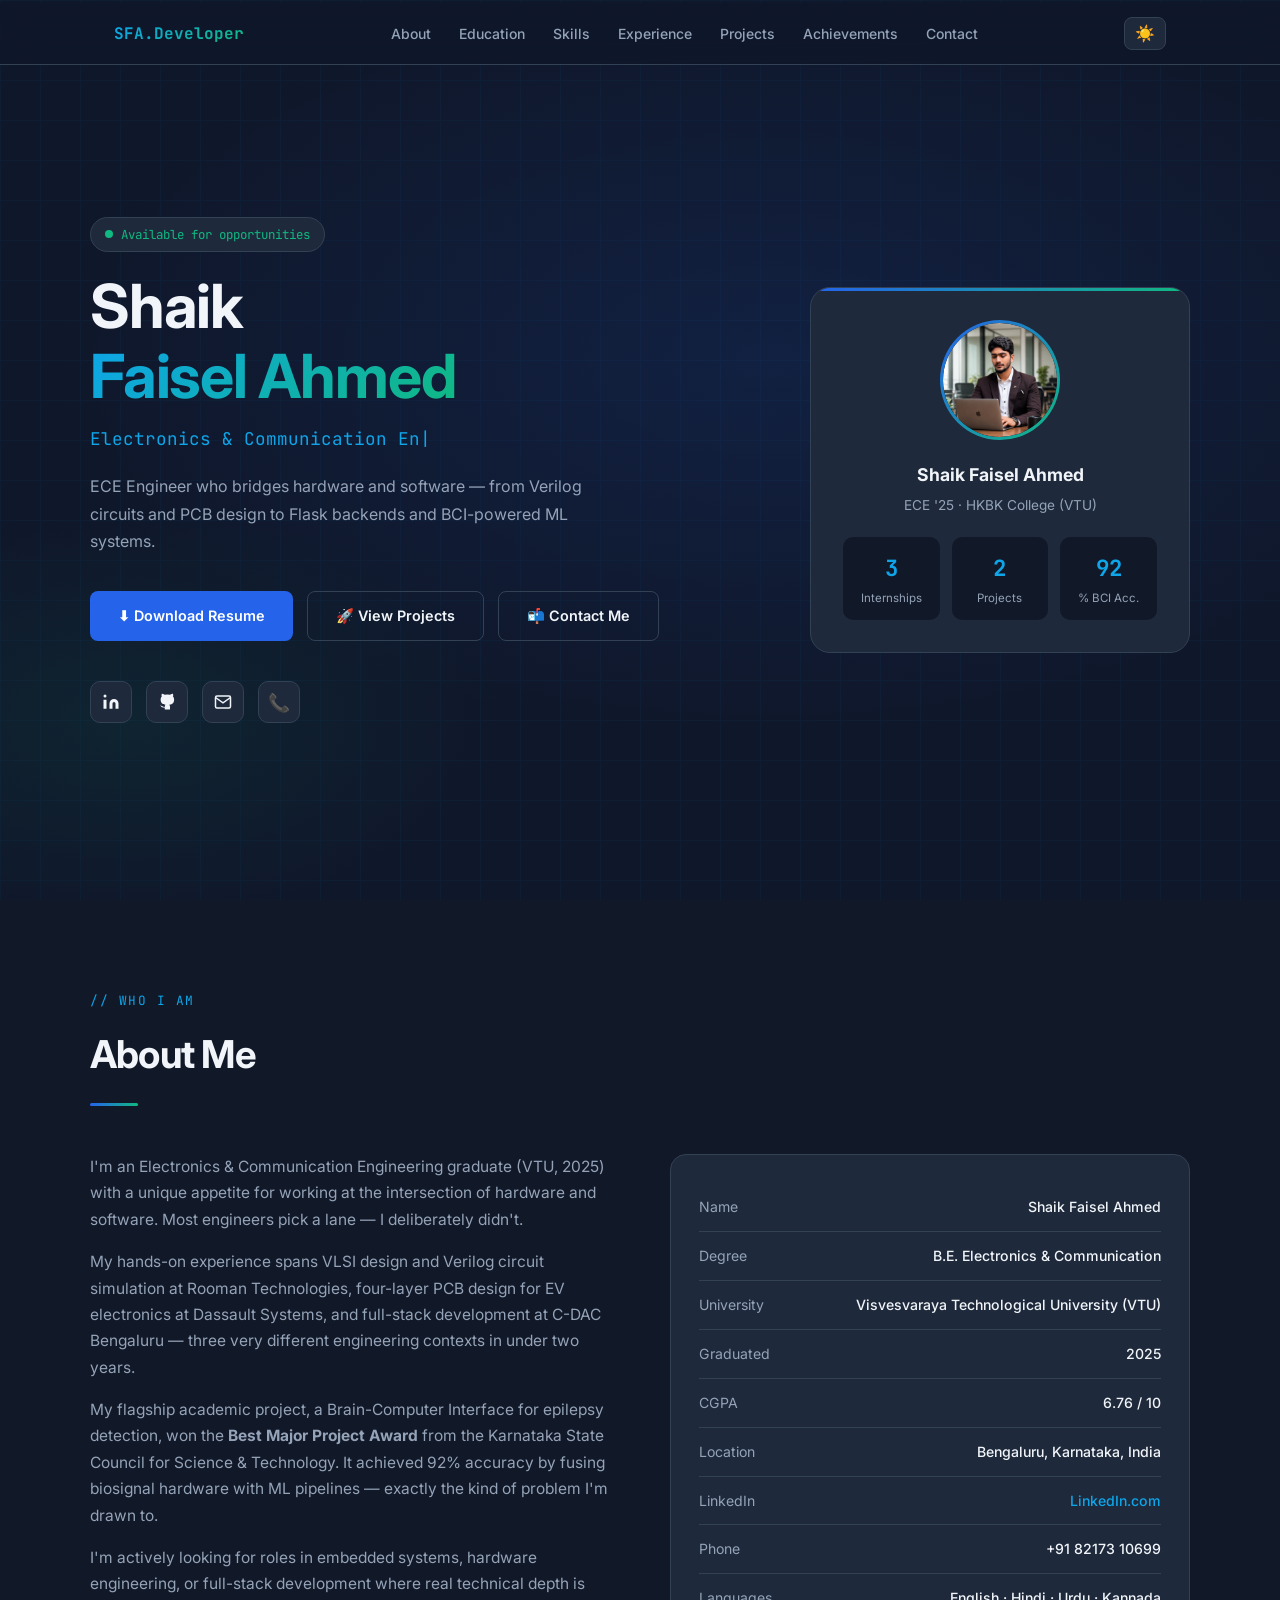
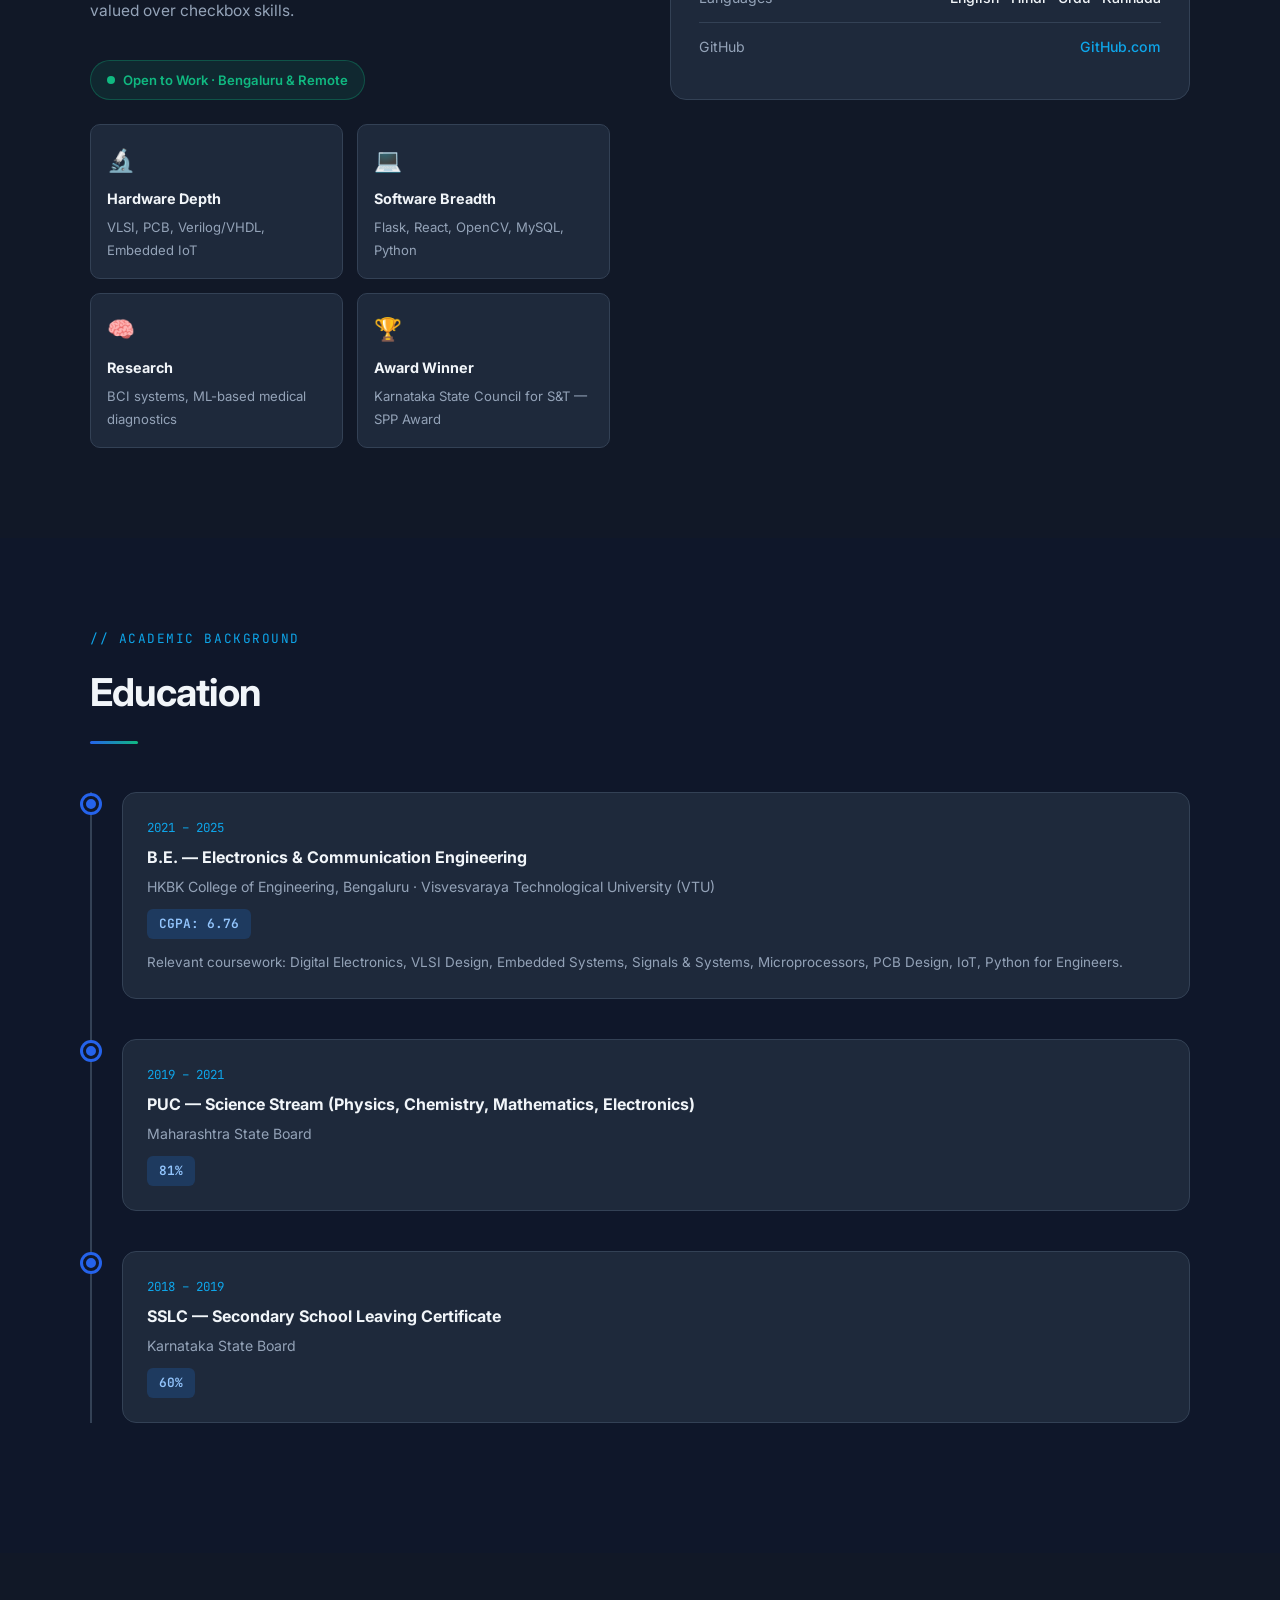
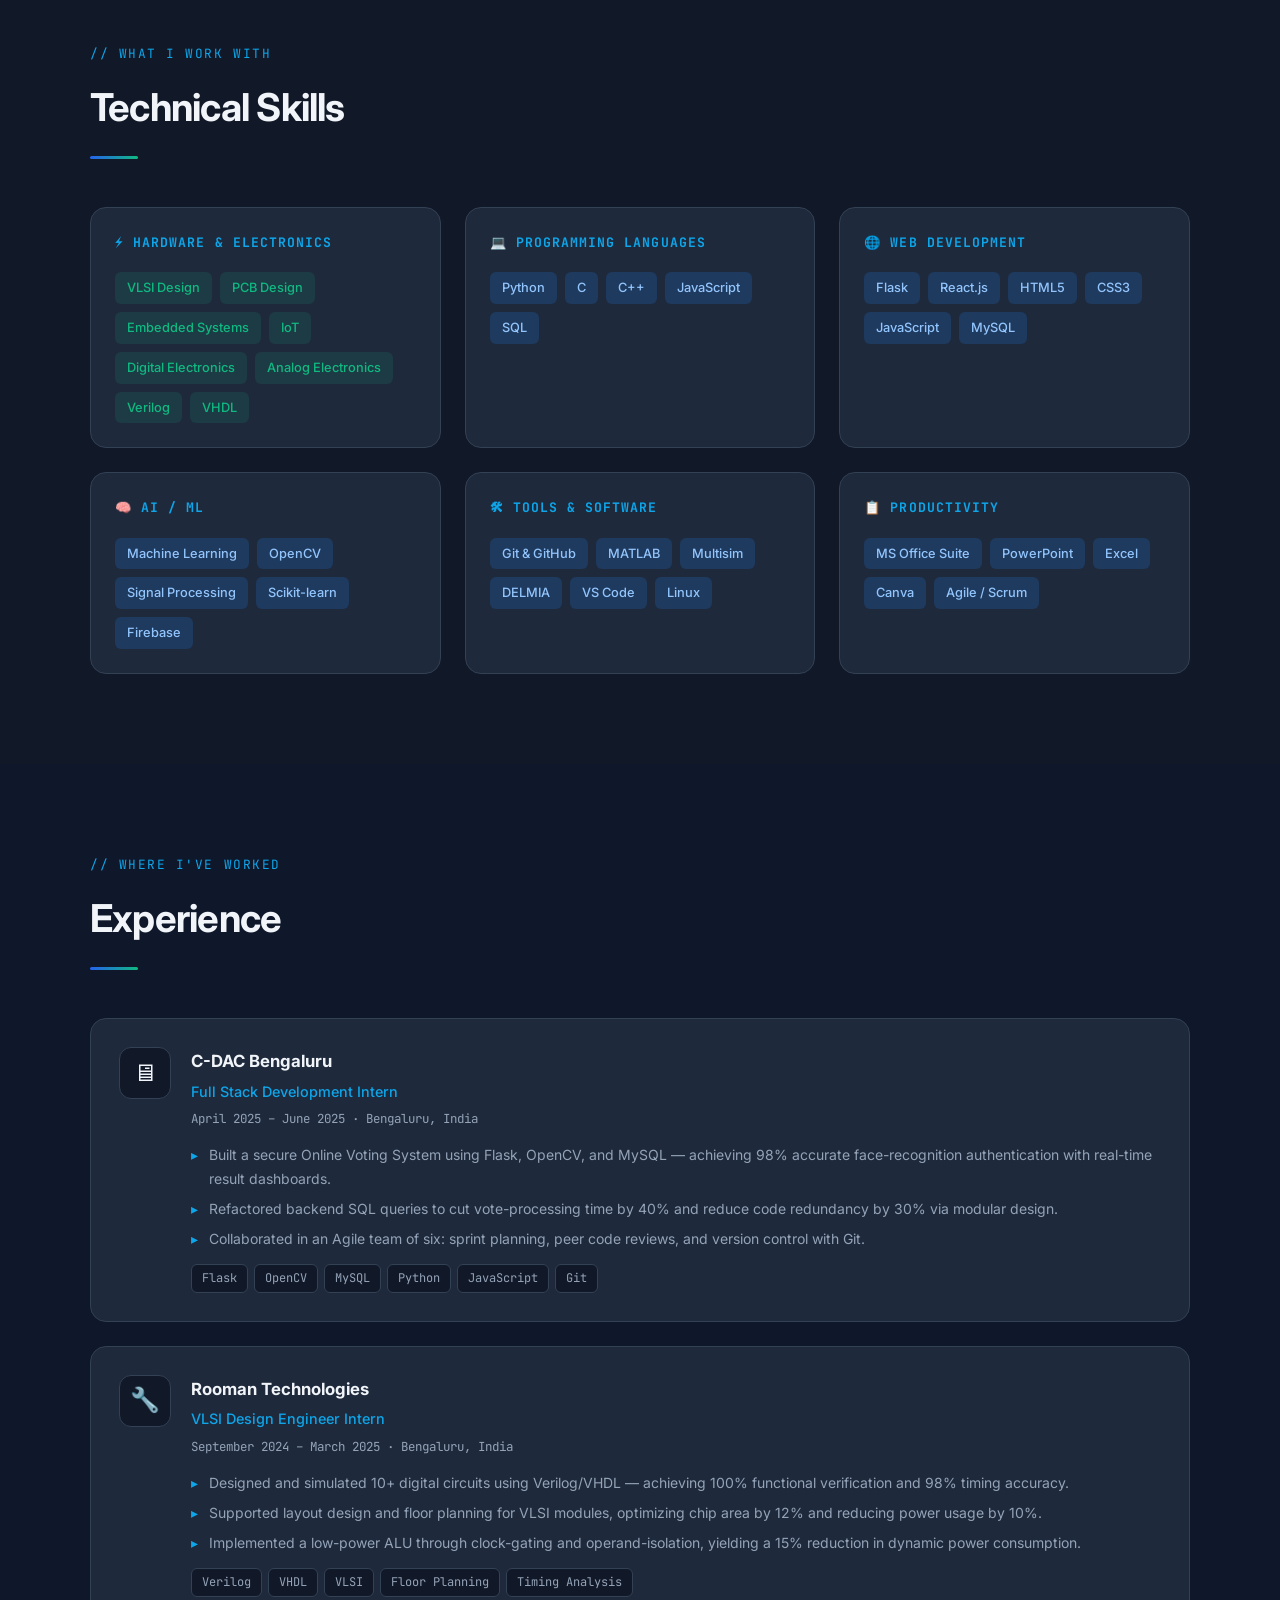
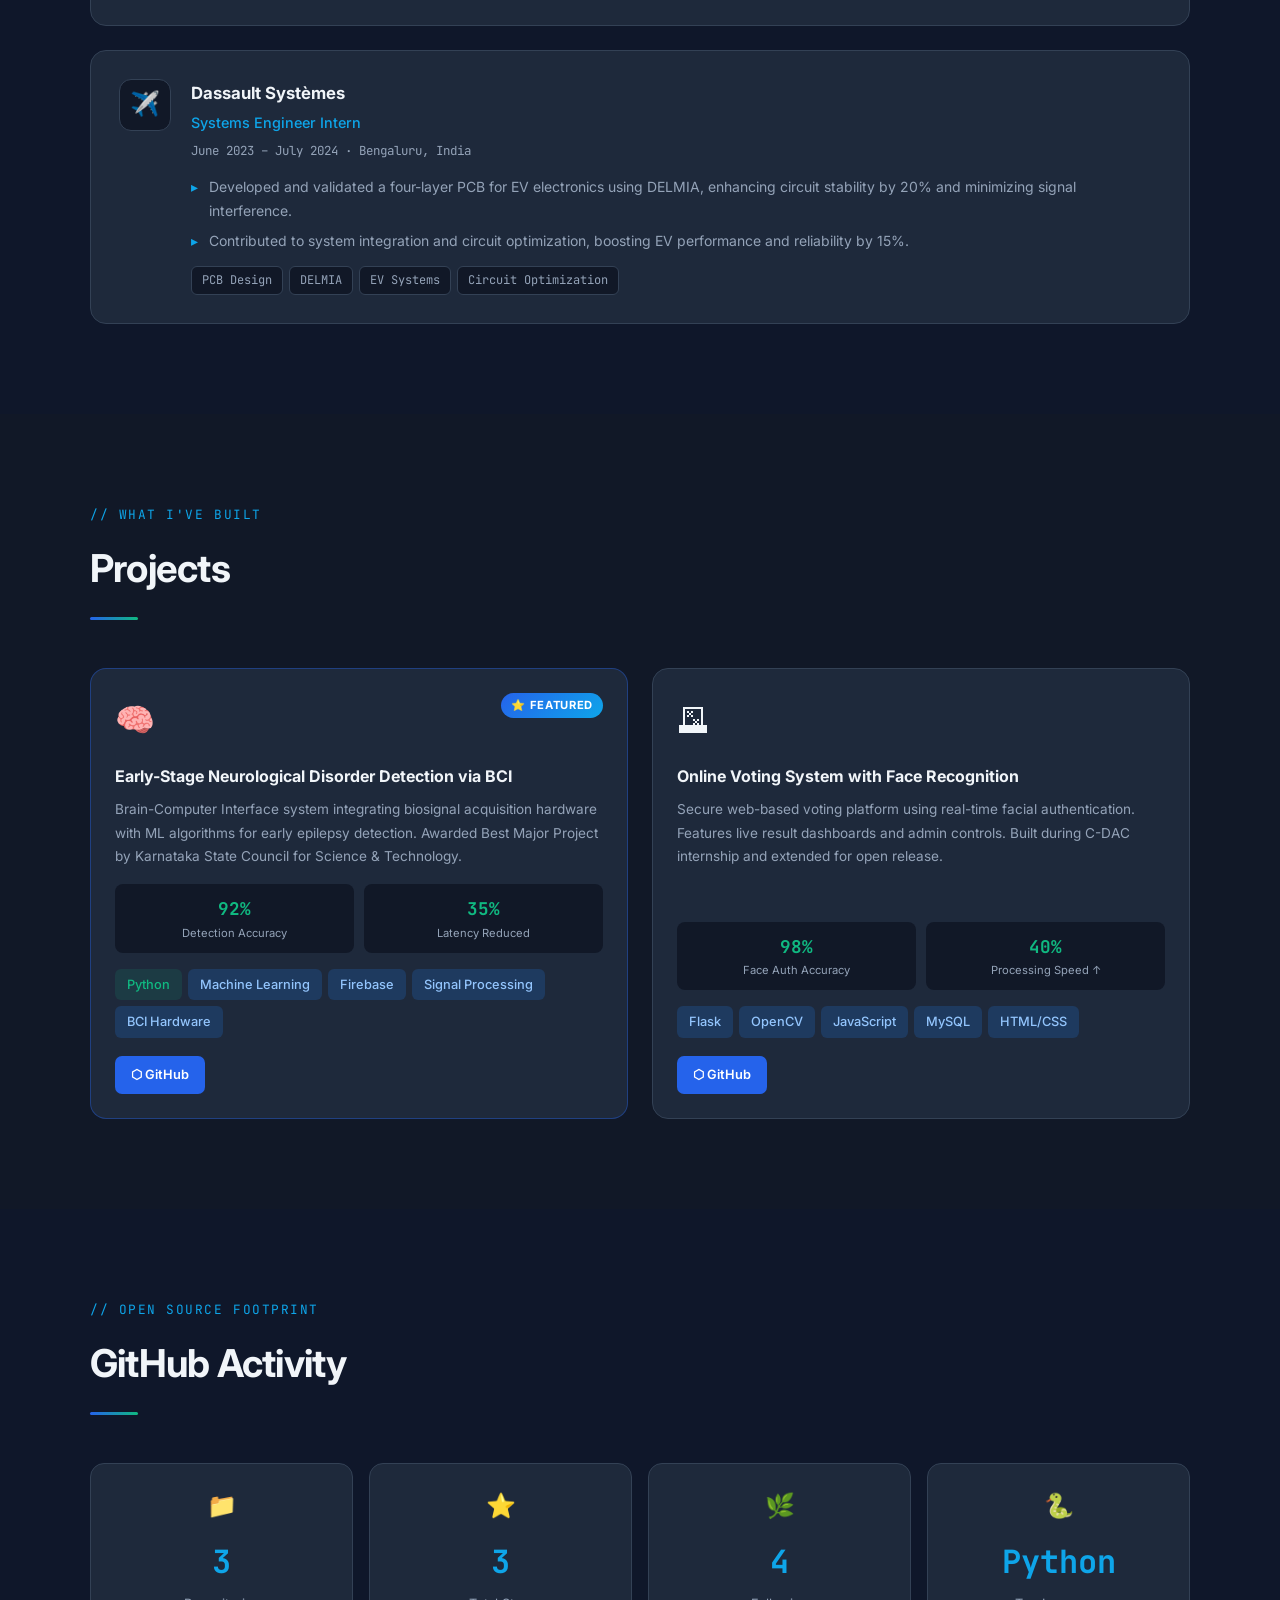
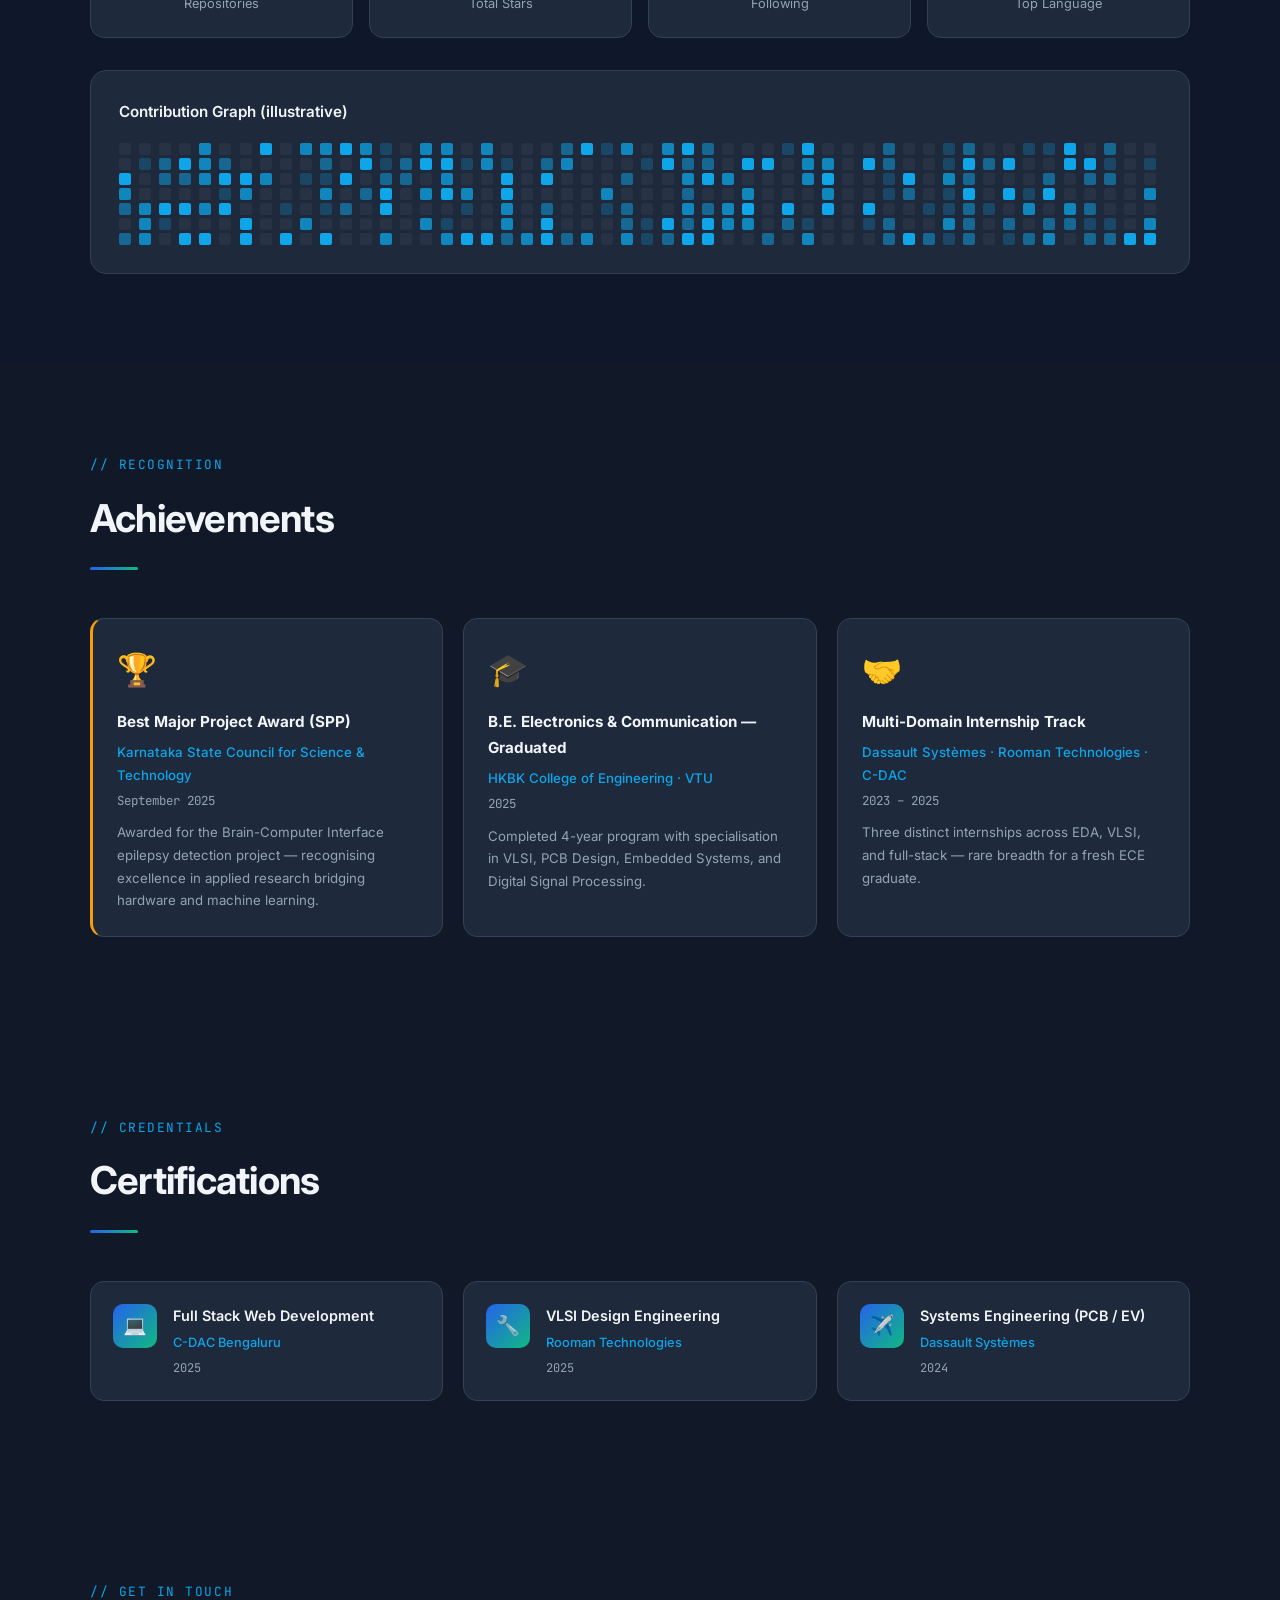
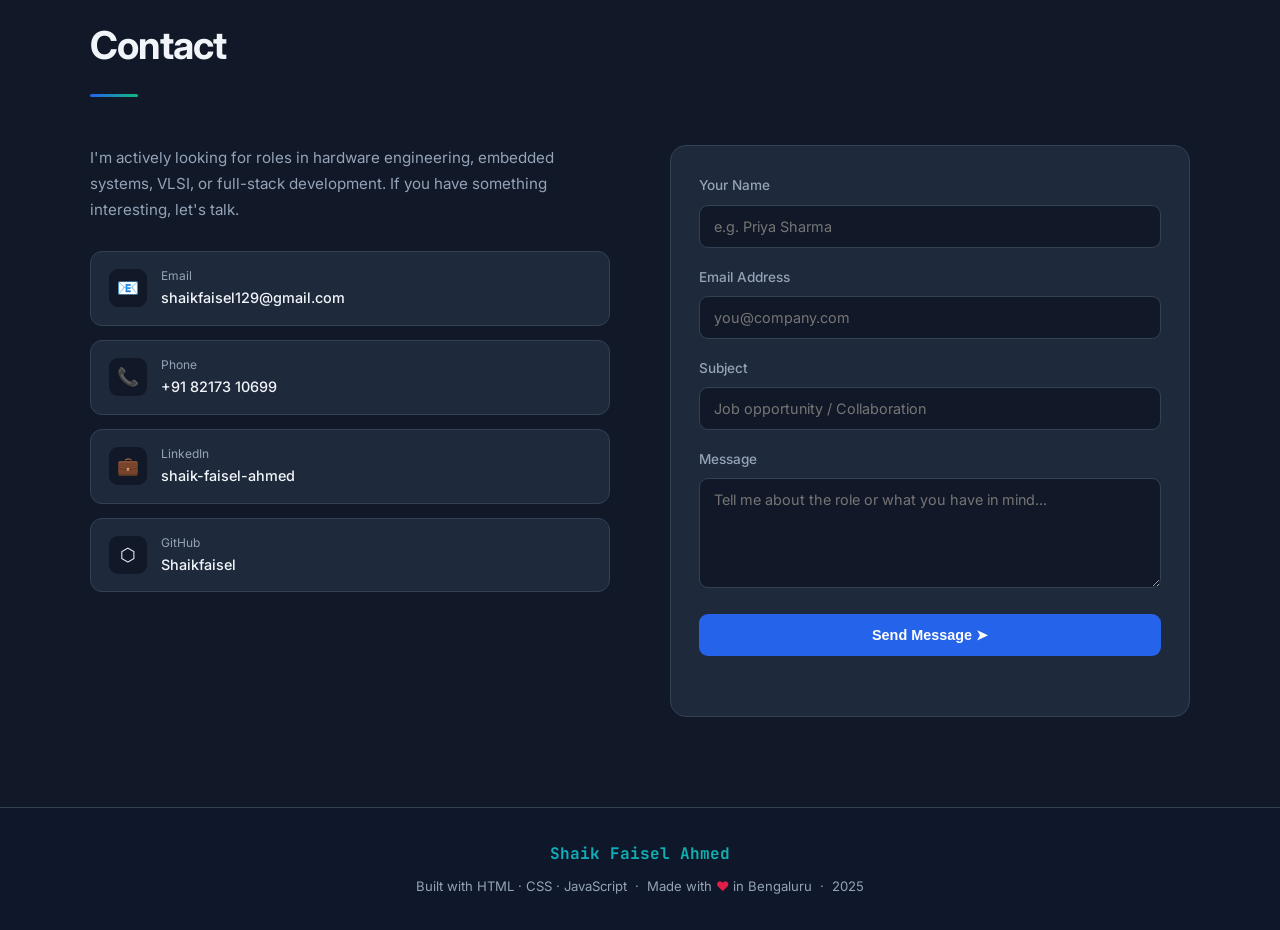
==== commit 42ff6925: "<div class=nav-logo>SFA.Developer</div>" ====
--- a/shaikfaisel_portfolio/index.html
+++ b/shaikfaisel_portfolio/index.html
@@ -36,7 +36,7 @@
   <div class="nav-inner">
 
     <!-- Logo text -->
-    <div class="nav-logo">ECE.Developer</div>
+    <div class="nav-logo">SFA.Developer</div>
 
     <!-- Desktop navigation links -->
     <ul class="nav-links">
